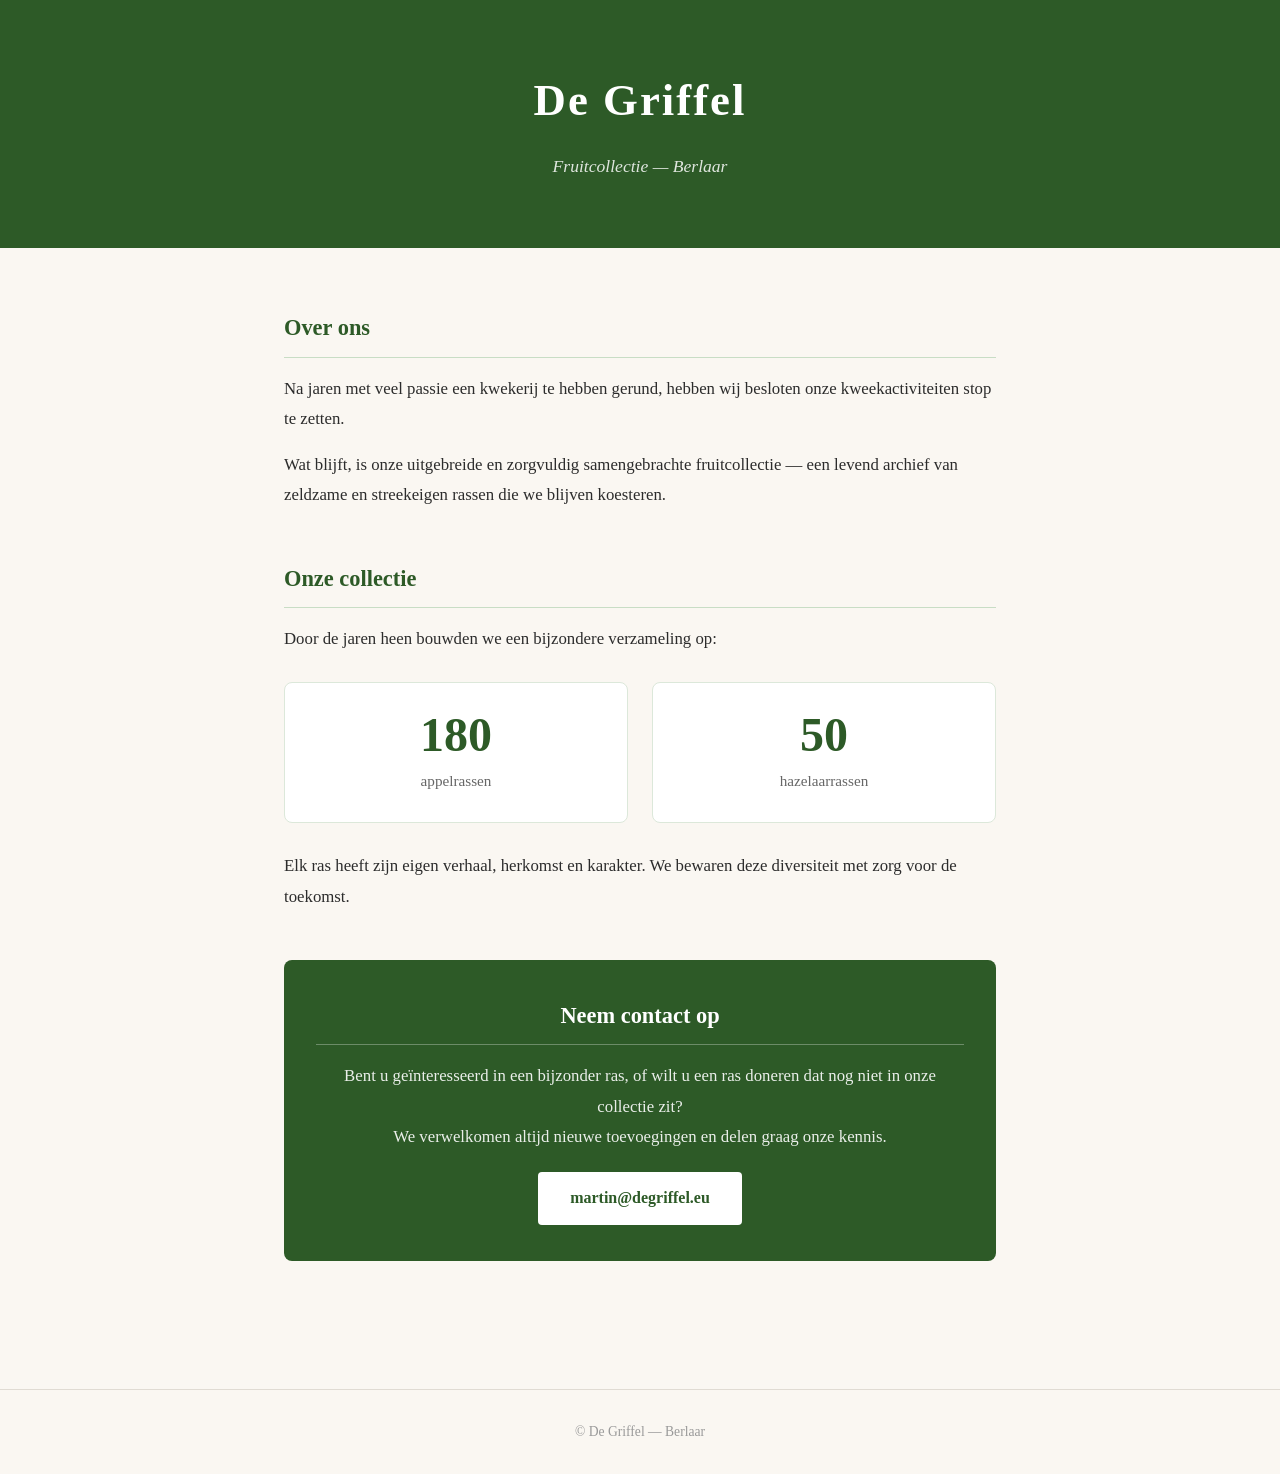
==== index.html @ ab61f8a5 "Initial De Griffel website — fruitcollectie" ====
<!DOCTYPE html>
<html lang="nl">
<head>
  <meta charset="UTF-8">
  <meta name="viewport" content="width=device-width, initial-scale=1.0">
  <title>De Griffel — Fruitcollectie</title>
  <style>
    * { box-sizing: border-box; margin: 0; padding: 0; }

    body {
      font-family: Georgia, 'Times New Roman', serif;
      background-color: #faf7f2;
      color: #2c2c2c;
      line-height: 1.8;
    }

    header {
      background-color: #2d5a27;
      color: #fff;
      padding: 60px 20px 50px;
      text-align: center;
    }

    header h1 {
      font-size: 2.8rem;
      letter-spacing: 2px;
      margin-bottom: 10px;
    }

    header p.tagline {
      font-size: 1.1rem;
      opacity: 0.85;
      font-style: italic;
    }

    main {
      max-width: 760px;
      margin: 0 auto;
      padding: 60px 24px 80px;
    }

    section {
      margin-bottom: 48px;
    }

    h2 {
      font-size: 1.4rem;
      color: #2d5a27;
      margin-bottom: 16px;
      border-bottom: 1px solid #c8ddc5;
      padding-bottom: 8px;
    }

    p {
      margin-bottom: 16px;
      font-size: 1.05rem;
    }

    .collection {
      display: flex;
      gap: 24px;
      margin: 28px 0;
      flex-wrap: wrap;
    }

    .collection-item {
      flex: 1;
      min-width: 200px;
      background: #fff;
      border: 1px solid #dce8da;
      border-radius: 8px;
      padding: 28px 24px;
      text-align: center;
    }

    .collection-item .number {
      font-size: 3rem;
      font-weight: bold;
      color: #2d5a27;
      line-height: 1;
    }

    .collection-item .label {
      font-size: 0.95rem;
      color: #666;
      margin-top: 8px;
    }

    .contact-box {
      background: #2d5a27;
      color: #fff;
      border-radius: 8px;
      padding: 36px 32px;
      text-align: center;
    }

    .contact-box h2 {
      color: #fff;
      border-bottom-color: rgba(255,255,255,0.3);
      margin-bottom: 16px;
    }

    .contact-box p {
      opacity: 0.9;
      margin-bottom: 20px;
    }

    .contact-box a {
      display: inline-block;
      background: #fff;
      color: #2d5a27;
      padding: 12px 32px;
      border-radius: 4px;
      text-decoration: none;
      font-weight: bold;
      font-size: 1rem;
    }

    .contact-box a:hover {
      background: #e8f4e6;
    }

    footer {
      text-align: center;
      padding: 30px;
      font-size: 0.85rem;
      color: #999;
      border-top: 1px solid #e0dbd3;
    }
  </style>
</head>
<body>

  <header>
    <h1>De Griffel</h1>
    <p class="tagline">Fruitcollectie — Berlaar</p>
  </header>

  <main>

    <section>
      <h2>Over ons</h2>
      <p>
        Na jaren met veel passie een kwekerij te hebben gerund, hebben wij besloten onze kweekactiviteiten stop te zetten.
      </p>
      <p>
        Wat blijft, is onze uitgebreide en zorgvuldig samengebrachte fruitcollectie — een levend archief van zeldzame en streekeigen rassen die we blijven koesteren.
      </p>
    </section>

    <section>
      <h2>Onze collectie</h2>
      <p>Door de jaren heen bouwden we een bijzondere verzameling op:</p>

      <div class="collection">
        <div class="collection-item">
          <div class="number">180</div>
          <div class="label">appelrassen</div>
        </div>
        <div class="collection-item">
          <div class="number">50</div>
          <div class="label">hazelaarrassen</div>
        </div>
      </div>

      <p>
        Elk ras heeft zijn eigen verhaal, herkomst en karakter. We bewaren deze diversiteit met zorg voor de toekomst.
      </p>
    </section>

    <section>
      <div class="contact-box">
        <h2>Neem contact op</h2>
        <p>
          Bent u geïnteresseerd in een bijzonder ras, of wilt u een ras doneren dat nog niet in onze collectie zit?<br>
          We verwelkomen altijd nieuwe toevoegingen en delen graag onze kennis.
        </p>
        <a href="mailto:martin@degriffel.eu">martin@degriffel.eu</a>
      </div>
    </section>

  </main>

  <footer>
    &copy; De Griffel — Berlaar
  </footer>

</body>
</html>
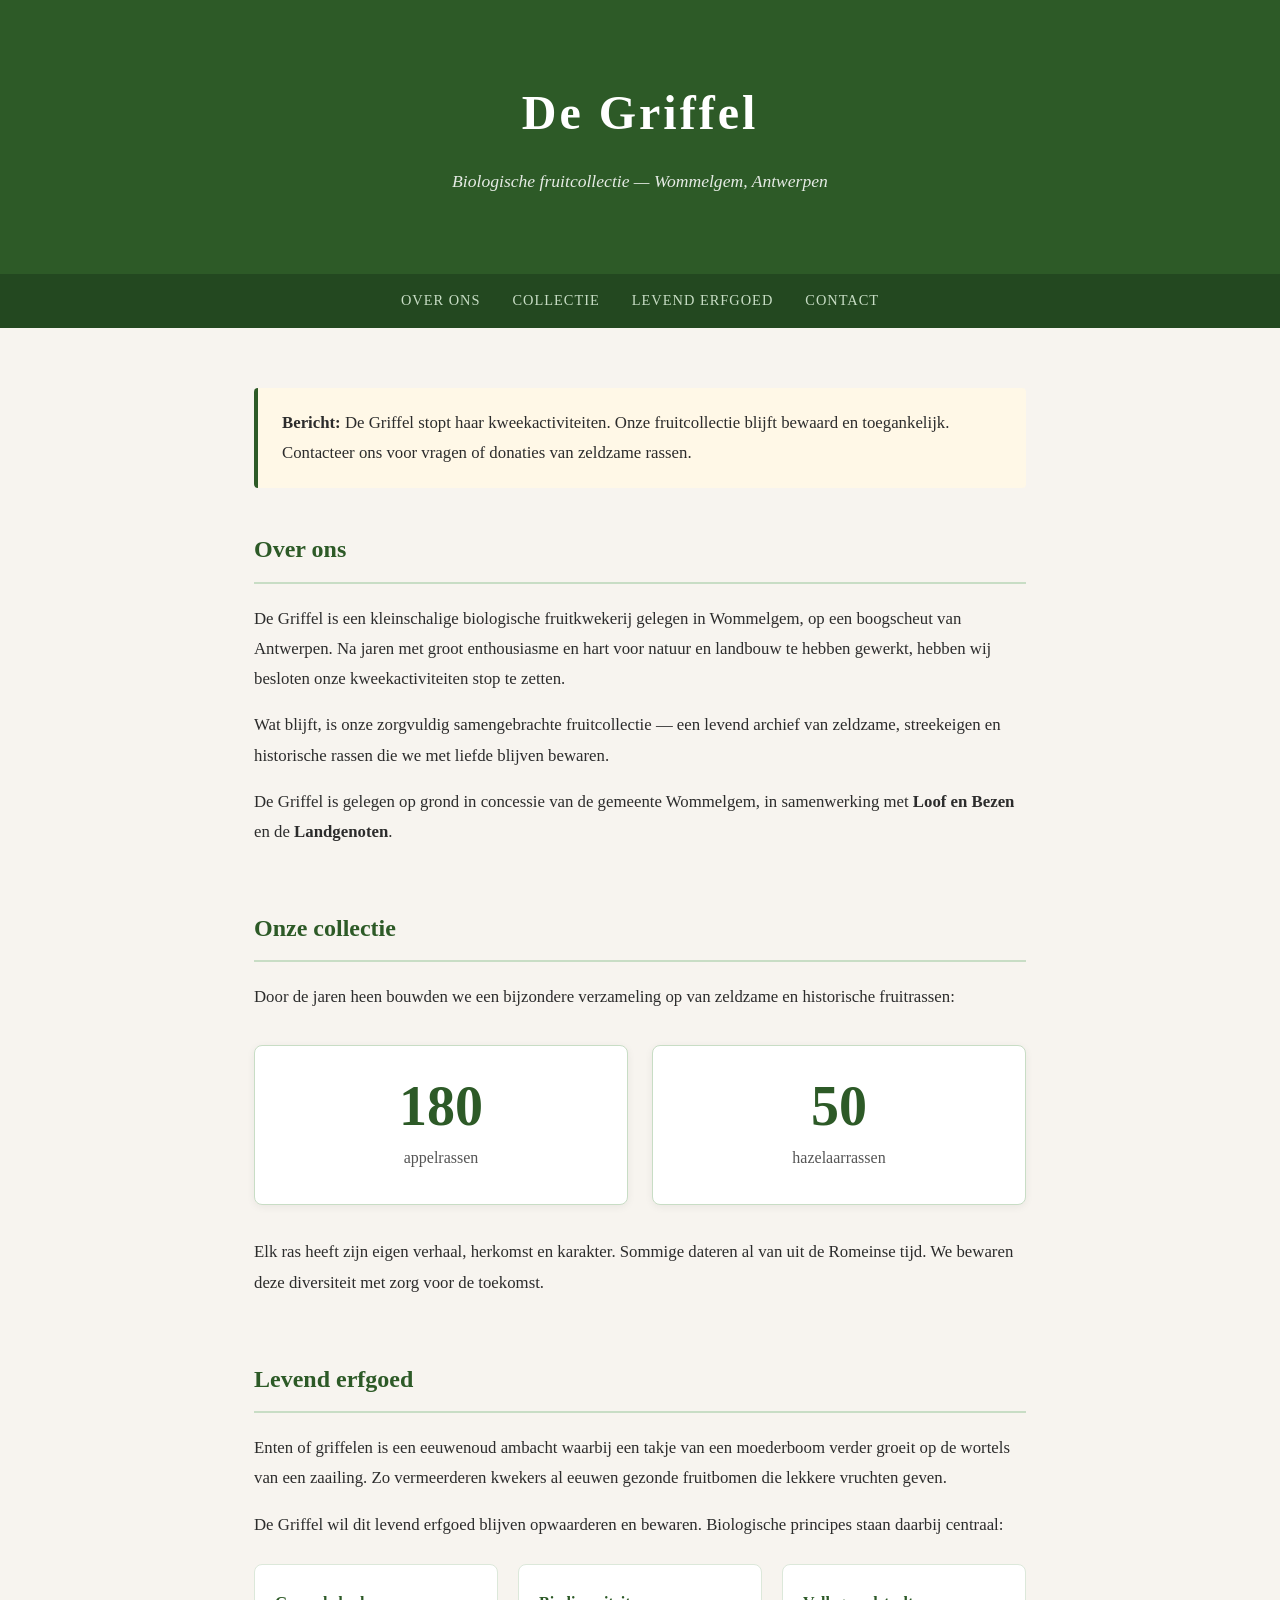
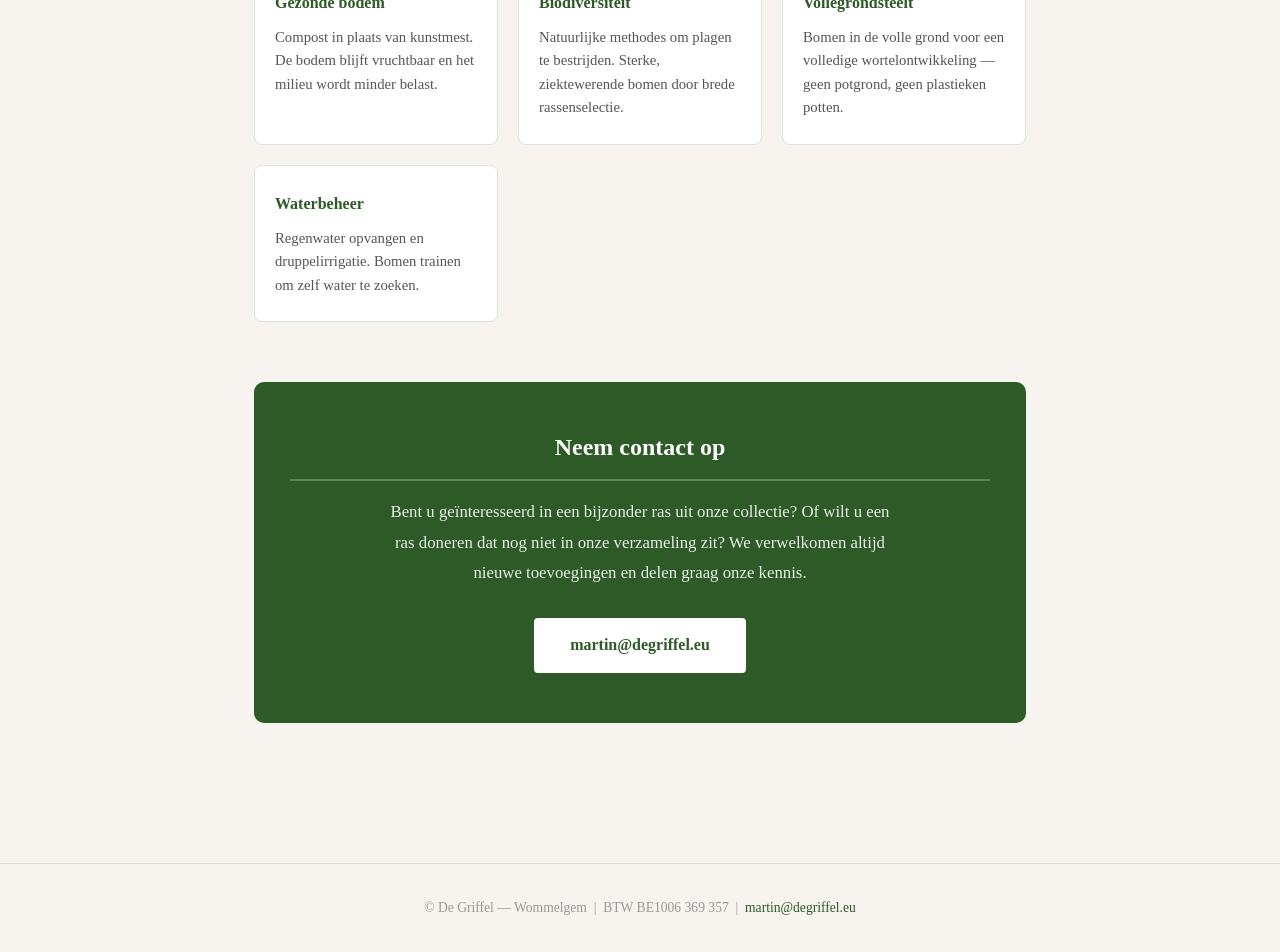
==== commit 254adaea: "Rebuild website: fruitcollectie, kwekerij gestopt, Dutch content" ====
--- a/index.html
+++ b/index.html
@@ -8,182 +8,309 @@
     * { box-sizing: border-box; margin: 0; padding: 0; }
 
     body {
-      font-family: Georgia, 'Times New Roman', serif;
-      background-color: #faf7f2;
+      font-family: 'Georgia', serif;
+      background: #f7f4ef;
       color: #2c2c2c;
       line-height: 1.8;
     }
 
+    /* HEADER */
     header {
-      background-color: #2d5a27;
+      background: #2d5a27;
       color: #fff;
-      padding: 60px 20px 50px;
+      padding: 70px 24px 60px;
       text-align: center;
+      position: relative;
+      overflow: hidden;
+    }
+
+    header::before {
+      content: '';
+      position: absolute;
+      inset: 0;
+      background: url('https://images.unsplash.com/photo-1567306226416-28f0efdc88ce?w=1400&q=60') center/cover no-repeat;
+      opacity: 0.18;
+    }
+
+    header .inner {
+      position: relative;
+      z-index: 1;
     }
 
     header h1 {
-      font-size: 2.8rem;
-      letter-spacing: 2px;
+      font-size: 3rem;
+      letter-spacing: 3px;
       margin-bottom: 10px;
     }
 
-    header p.tagline {
+    header p {
       font-size: 1.1rem;
-      opacity: 0.85;
+      opacity: 0.88;
       font-style: italic;
     }
 
+    /* NAV */
+    nav {
+      background: #234820;
+      display: flex;
+      justify-content: center;
+      gap: 32px;
+      padding: 14px 24px;
+      flex-wrap: wrap;
+    }
+
+    nav a {
+      color: #c8ddc5;
+      text-decoration: none;
+      font-size: 0.9rem;
+      letter-spacing: 1px;
+      text-transform: uppercase;
+    }
+
+    nav a:hover { color: #fff; }
+
+    /* MAIN */
     main {
-      max-width: 760px;
+      max-width: 820px;
       margin: 0 auto;
       padding: 60px 24px 80px;
     }
 
-    section {
-      margin-bottom: 48px;
-    }
+    section { margin-bottom: 60px; }
 
     h2 {
-      font-size: 1.4rem;
+      font-size: 1.5rem;
       color: #2d5a27;
-      margin-bottom: 16px;
-      border-bottom: 1px solid #c8ddc5;
-      padding-bottom: 8px;
-    }
-
-    p {
-      margin-bottom: 16px;
+      margin-bottom: 20px;
+      padding-bottom: 10px;
+      border-bottom: 2px solid #c8ddc5;
+    }
+
+    p { margin-bottom: 16px; font-size: 1.05rem; }
+
+    /* BANNER */
+    .banner {
+      background: #fff8e7;
+      border-left: 4px solid #2d5a27;
+      padding: 20px 24px;
+      border-radius: 4px;
+      margin-bottom: 40px;
       font-size: 1.05rem;
     }
 
+    /* COLLECTION NUMBERS */
     .collection {
       display: flex;
       gap: 24px;
-      margin: 28px 0;
+      margin: 32px 0;
       flex-wrap: wrap;
     }
 
     .collection-item {
       flex: 1;
-      min-width: 200px;
+      min-width: 180px;
+      background: #fff;
+      border: 1px solid #c8ddc5;
+      border-radius: 8px;
+      padding: 32px 24px;
+      text-align: center;
+      box-shadow: 0 2px 8px rgba(0,0,0,0.06);
+    }
+
+    .collection-item .number {
+      font-size: 3.5rem;
+      font-weight: bold;
+      color: #2d5a27;
+      line-height: 1;
+    }
+
+    .collection-item .label {
+      font-size: 1rem;
+      color: #555;
+      margin-top: 10px;
+    }
+
+    /* WHY SECTION */
+    .pillars {
+      display: grid;
+      grid-template-columns: repeat(auto-fit, minmax(220px, 1fr));
+      gap: 20px;
+      margin-top: 24px;
+    }
+
+    .pillar {
       background: #fff;
       border: 1px solid #dce8da;
       border-radius: 8px;
-      padding: 28px 24px;
-      text-align: center;
-    }
-
-    .collection-item .number {
-      font-size: 3rem;
-      font-weight: bold;
+      padding: 24px 20px;
+    }
+
+    .pillar h3 {
+      font-size: 1rem;
       color: #2d5a27;
-      line-height: 1;
-    }
-
-    .collection-item .label {
-      font-size: 0.95rem;
-      color: #666;
-      margin-top: 8px;
-    }
-
+      margin-bottom: 8px;
+    }
+
+    .pillar p {
+      font-size: 0.92rem;
+      color: #555;
+      margin: 0;
+      line-height: 1.6;
+    }
+
+    /* CONTACT */
     .contact-box {
       background: #2d5a27;
       color: #fff;
-      border-radius: 8px;
-      padding: 36px 32px;
+      border-radius: 10px;
+      padding: 44px 36px;
       text-align: center;
     }
 
     .contact-box h2 {
       color: #fff;
-      border-bottom-color: rgba(255,255,255,0.3);
+      border-bottom-color: rgba(255,255,255,0.25);
       margin-bottom: 16px;
     }
 
     .contact-box p {
       opacity: 0.9;
-      margin-bottom: 20px;
-    }
-
-    .contact-box a {
+      max-width: 520px;
+      margin: 0 auto 24px;
+    }
+
+    .contact-box a.btn {
       display: inline-block;
       background: #fff;
       color: #2d5a27;
-      padding: 12px 32px;
+      padding: 13px 36px;
       border-radius: 4px;
       text-decoration: none;
       font-weight: bold;
       font-size: 1rem;
-    }
-
-    .contact-box a:hover {
-      background: #e8f4e6;
-    }
-
+      margin: 6px;
+    }
+
+    .contact-box a.btn:hover { background: #e8f4e6; }
+
+    .contact-box a.btn.secondary {
+      background: transparent;
+      color: #fff;
+      border: 2px solid rgba(255,255,255,0.5);
+    }
+
+    .contact-box a.btn.secondary:hover { border-color: #fff; }
+
+    /* FOOTER */
     footer {
       text-align: center;
-      padding: 30px;
+      padding: 32px;
       font-size: 0.85rem;
       color: #999;
       border-top: 1px solid #e0dbd3;
     }
+
+    footer a { color: #2d5a27; text-decoration: none; }
   </style>
 </head>
 <body>
 
-  <header>
+<header>
+  <div class="inner">
     <h1>De Griffel</h1>
-    <p class="tagline">Fruitcollectie — Berlaar</p>
-  </header>
-
-  <main>
-
-    <section>
-      <h2>Over ons</h2>
+    <p>Biologische fruitcollectie — Wommelgem, Antwerpen</p>
+  </div>
+</header>
+
+<nav>
+  <a href="#over-ons">Over ons</a>
+  <a href="#collectie">Collectie</a>
+  <a href="#erfgoed">Levend erfgoed</a>
+  <a href="#contact">Contact</a>
+</nav>
+
+<main>
+
+  <div class="banner">
+    <strong>Bericht:</strong> De Griffel stopt haar kweekactiviteiten. Onze fruitcollectie blijft bewaard en toegankelijk. Contacteer ons voor vragen of donaties van zeldzame rassen.
+  </div>
+
+  <section id="over-ons">
+    <h2>Over ons</h2>
+    <p>
+      De Griffel is een kleinschalige biologische fruitkwekerij gelegen in Wommelgem, op een boogscheut van Antwerpen. Na jaren met groot enthousiasme en hart voor natuur en landbouw te hebben gewerkt, hebben wij besloten onze kweekactiviteiten stop te zetten.
+    </p>
+    <p>
+      Wat blijft, is onze zorgvuldig samengebrachte fruitcollectie — een levend archief van zeldzame, streekeigen en historische rassen die we met liefde blijven bewaren.
+    </p>
+    <p>
+      De Griffel is gelegen op grond in concessie van de gemeente Wommelgem, in samenwerking met <strong>Loof en Bezen</strong> en de <strong>Landgenoten</strong>.
+    </p>
+  </section>
+
+  <section id="collectie">
+    <h2>Onze collectie</h2>
+    <p>Door de jaren heen bouwden we een bijzondere verzameling op van zeldzame en historische fruitrassen:</p>
+
+    <div class="collection">
+      <div class="collection-item">
+        <div class="number">180</div>
+        <div class="label">appelrassen</div>
+      </div>
+      <div class="collection-item">
+        <div class="number">50</div>
+        <div class="label">hazelaarrassen</div>
+      </div>
+    </div>
+
+    <p>
+      Elk ras heeft zijn eigen verhaal, herkomst en karakter. Sommige dateren al van uit de Romeinse tijd. We bewaren deze diversiteit met zorg voor de toekomst.
+    </p>
+  </section>
+
+  <section id="erfgoed">
+    <h2>Levend erfgoed</h2>
+    <p>
+      Enten of griffelen is een eeuwenoud ambacht waarbij een takje van een moederboom verder groeit op de wortels van een zaailing. Zo vermeerderen kwekers al eeuwen gezonde fruitbomen die lekkere vruchten geven.
+    </p>
+    <p>De Griffel wil dit levend erfgoed blijven opwaarderen en bewaren. Biologische principes staan daarbij centraal:</p>
+
+    <div class="pillars">
+      <div class="pillar">
+        <h3>Gezonde bodem</h3>
+        <p>Compost in plaats van kunstmest. De bodem blijft vruchtbaar en het milieu wordt minder belast.</p>
+      </div>
+      <div class="pillar">
+        <h3>Biodiversiteit</h3>
+        <p>Natuurlijke methodes om plagen te bestrijden. Sterke, ziektewerende bomen door brede rassenselectie.</p>
+      </div>
+      <div class="pillar">
+        <h3>Vollegrondsteelt</h3>
+        <p>Bomen in de volle grond voor een volledige wortelontwikkeling — geen potgrond, geen plastieken potten.</p>
+      </div>
+      <div class="pillar">
+        <h3>Waterbeheer</h3>
+        <p>Regenwater opvangen en druppelirrigatie. Bomen trainen om zelf water te zoeken.</p>
+      </div>
+    </div>
+  </section>
+
+  <section id="contact">
+    <div class="contact-box">
+      <h2>Neem contact op</h2>
       <p>
-        Na jaren met veel passie een kwekerij te hebben gerund, hebben wij besloten onze kweekactiviteiten stop te zetten.
+        Bent u geïnteresseerd in een bijzonder ras uit onze collectie? Of wilt u een ras doneren dat nog niet in onze verzameling zit? We verwelkomen altijd nieuwe toevoegingen en delen graag onze kennis.
       </p>
-      <p>
-        Wat blijft, is onze uitgebreide en zorgvuldig samengebrachte fruitcollectie — een levend archief van zeldzame en streekeigen rassen die we blijven koesteren.
-      </p>
-    </section>
-
-    <section>
-      <h2>Onze collectie</h2>
-      <p>Door de jaren heen bouwden we een bijzondere verzameling op:</p>
-
-      <div class="collection">
-        <div class="collection-item">
-          <div class="number">180</div>
-          <div class="label">appelrassen</div>
-        </div>
-        <div class="collection-item">
-          <div class="number">50</div>
-          <div class="label">hazelaarrassen</div>
-        </div>
-      </div>
-
-      <p>
-        Elk ras heeft zijn eigen verhaal, herkomst en karakter. We bewaren deze diversiteit met zorg voor de toekomst.
-      </p>
-    </section>
-
-    <section>
-      <div class="contact-box">
-        <h2>Neem contact op</h2>
-        <p>
-          Bent u geïnteresseerd in een bijzonder ras, of wilt u een ras doneren dat nog niet in onze collectie zit?<br>
-          We verwelkomen altijd nieuwe toevoegingen en delen graag onze kennis.
-        </p>
-        <a href="mailto:martin@degriffel.eu">martin@degriffel.eu</a>
-      </div>
-    </section>
-
-  </main>
-
-  <footer>
-    &copy; De Griffel — Berlaar
-  </footer>
+      <a class="btn" href="mailto:martin@degriffel.eu">martin@degriffel.eu</a>
+    </div>
+  </section>
+
+</main>
+
+<footer>
+  &copy; De Griffel — Wommelgem &nbsp;|&nbsp; BTW BE1006 369 357 &nbsp;|&nbsp;
+  <a href="mailto:martin@degriffel.eu">martin@degriffel.eu</a>
+</footer>
 
 </body>
 </html>
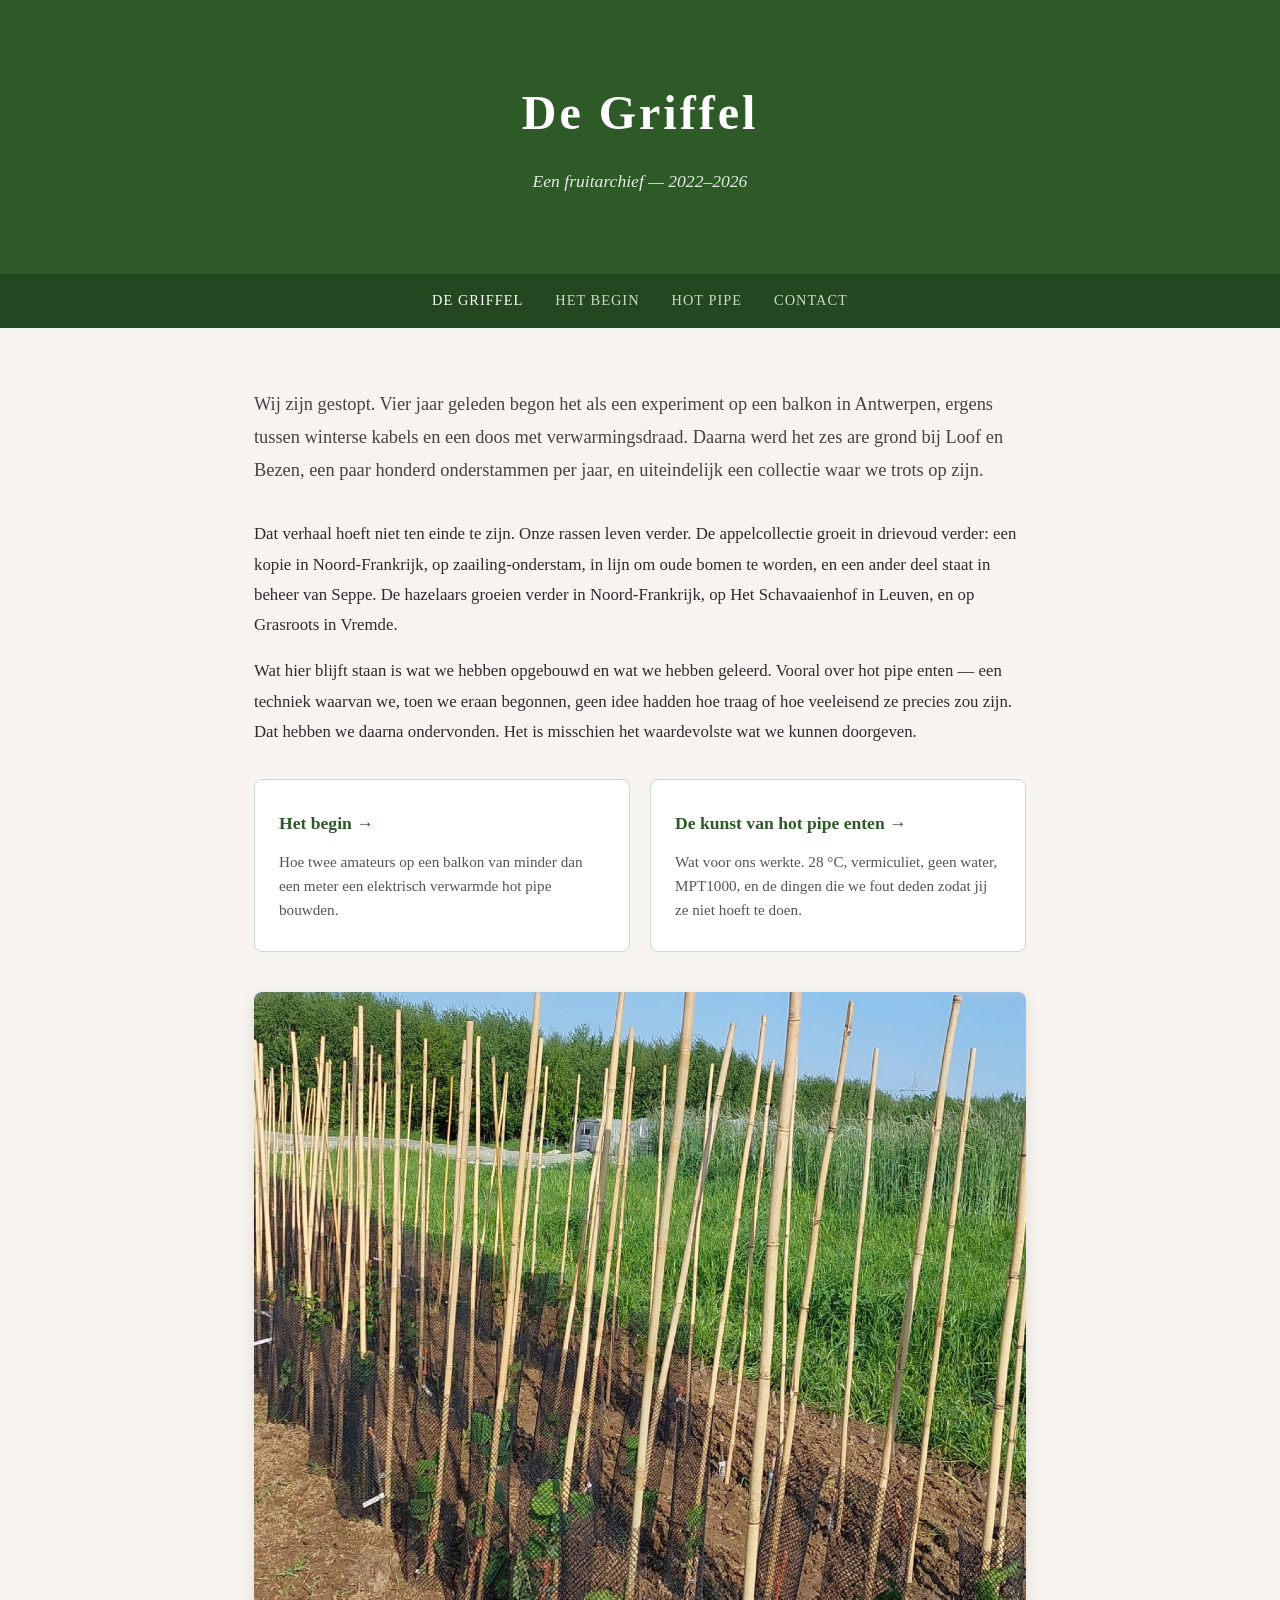
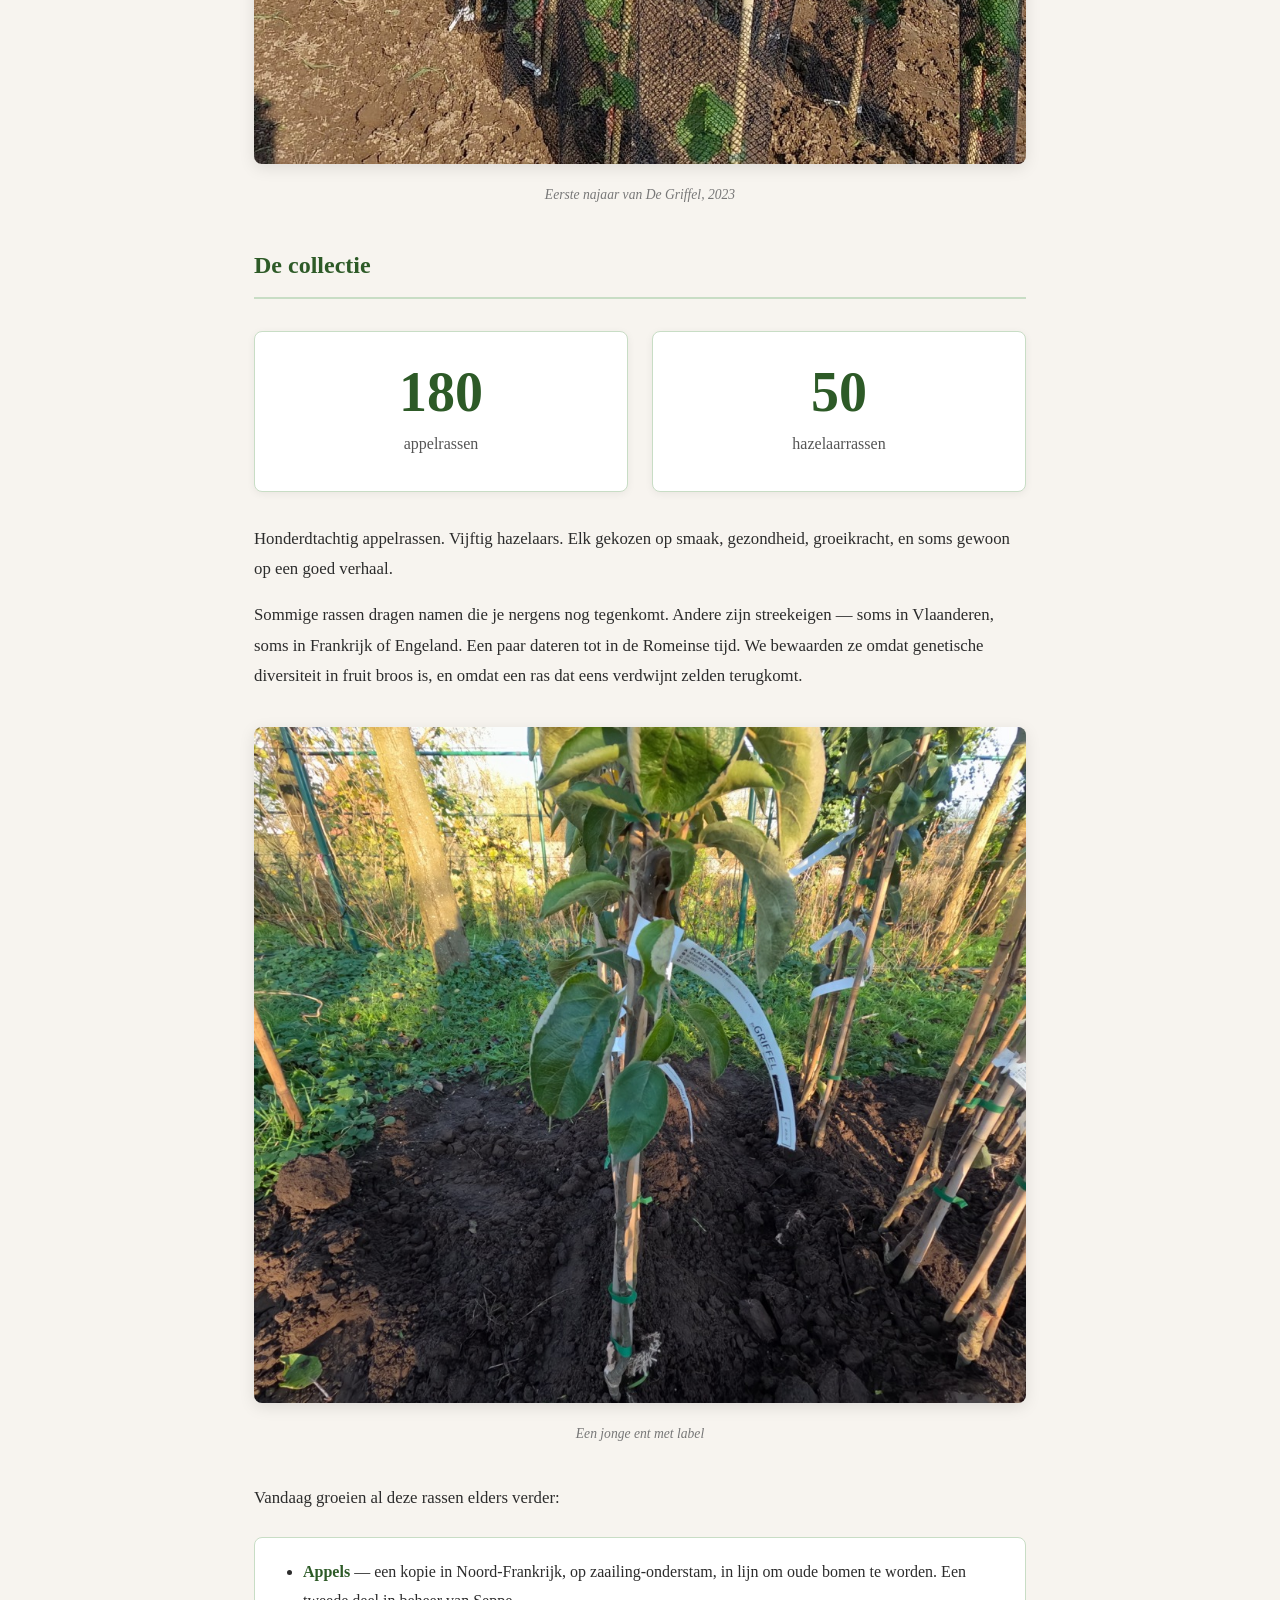
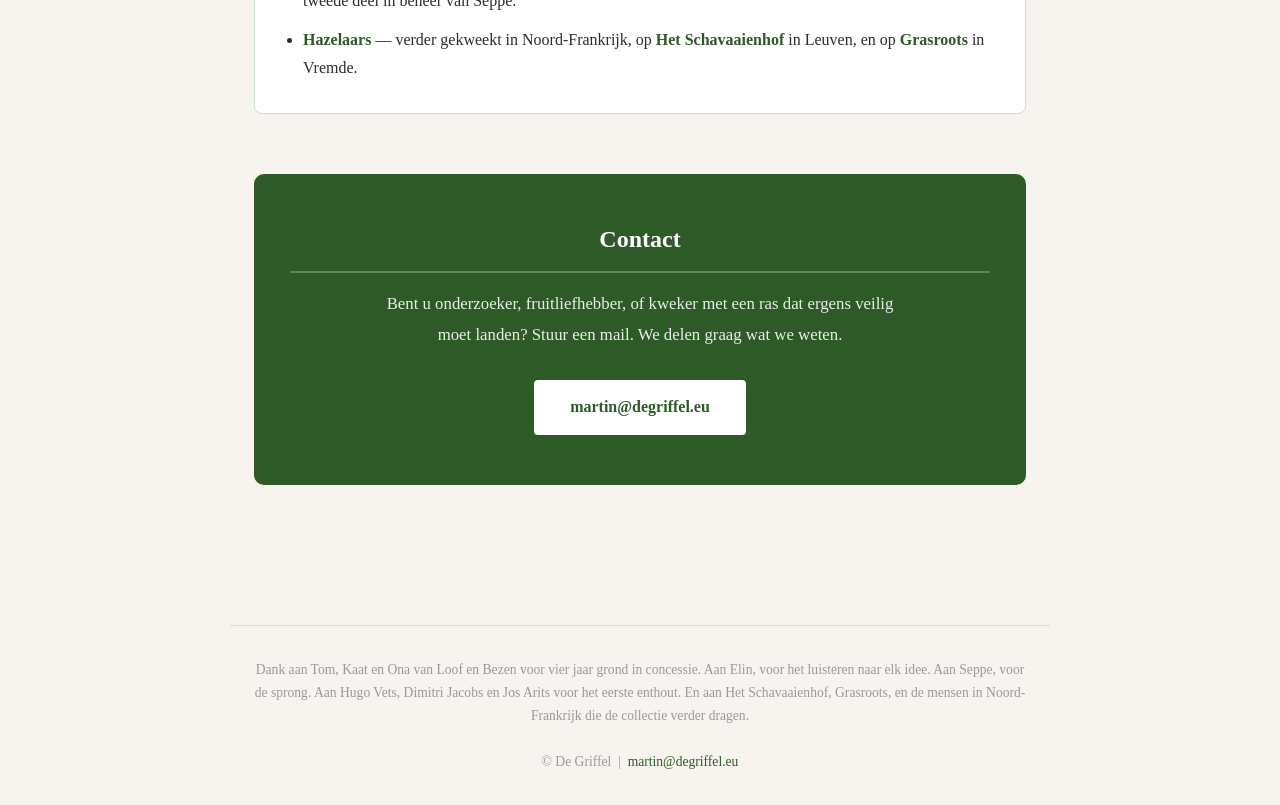
==== commit ffe18427: "Rewrite as fruitarchief 2022–2026 — 3 pages, hot pipe focus - Drop Wommelgem + "biologisch" (protect" ====
--- a/index.html
+++ b/index.html
@@ -3,254 +3,57 @@
 <head>
   <meta charset="UTF-8">
   <meta name="viewport" content="width=device-width, initial-scale=1.0">
-  <title>De Griffel — Fruitcollectie</title>
-  <style>
-    * { box-sizing: border-box; margin: 0; padding: 0; }
-
-    body {
-      font-family: 'Georgia', serif;
-      background: #f7f4ef;
-      color: #2c2c2c;
-      line-height: 1.8;
-    }
-
-    /* HEADER */
-    header {
-      background: #2d5a27;
-      color: #fff;
-      padding: 70px 24px 60px;
-      text-align: center;
-      position: relative;
-      overflow: hidden;
-    }
-
-    header::before {
-      content: '';
-      position: absolute;
-      inset: 0;
-      background: url('https://images.unsplash.com/photo-1567306226416-28f0efdc88ce?w=1400&q=60') center/cover no-repeat;
-      opacity: 0.18;
-    }
-
-    header .inner {
-      position: relative;
-      z-index: 1;
-    }
-
-    header h1 {
-      font-size: 3rem;
-      letter-spacing: 3px;
-      margin-bottom: 10px;
-    }
-
-    header p {
-      font-size: 1.1rem;
-      opacity: 0.88;
-      font-style: italic;
-    }
-
-    /* NAV */
-    nav {
-      background: #234820;
-      display: flex;
-      justify-content: center;
-      gap: 32px;
-      padding: 14px 24px;
-      flex-wrap: wrap;
-    }
-
-    nav a {
-      color: #c8ddc5;
-      text-decoration: none;
-      font-size: 0.9rem;
-      letter-spacing: 1px;
-      text-transform: uppercase;
-    }
-
-    nav a:hover { color: #fff; }
-
-    /* MAIN */
-    main {
-      max-width: 820px;
-      margin: 0 auto;
-      padding: 60px 24px 80px;
-    }
-
-    section { margin-bottom: 60px; }
-
-    h2 {
-      font-size: 1.5rem;
-      color: #2d5a27;
-      margin-bottom: 20px;
-      padding-bottom: 10px;
-      border-bottom: 2px solid #c8ddc5;
-    }
-
-    p { margin-bottom: 16px; font-size: 1.05rem; }
-
-    /* BANNER */
-    .banner {
-      background: #fff8e7;
-      border-left: 4px solid #2d5a27;
-      padding: 20px 24px;
-      border-radius: 4px;
-      margin-bottom: 40px;
-      font-size: 1.05rem;
-    }
-
-    /* COLLECTION NUMBERS */
-    .collection {
-      display: flex;
-      gap: 24px;
-      margin: 32px 0;
-      flex-wrap: wrap;
-    }
-
-    .collection-item {
-      flex: 1;
-      min-width: 180px;
-      background: #fff;
-      border: 1px solid #c8ddc5;
-      border-radius: 8px;
-      padding: 32px 24px;
-      text-align: center;
-      box-shadow: 0 2px 8px rgba(0,0,0,0.06);
-    }
-
-    .collection-item .number {
-      font-size: 3.5rem;
-      font-weight: bold;
-      color: #2d5a27;
-      line-height: 1;
-    }
-
-    .collection-item .label {
-      font-size: 1rem;
-      color: #555;
-      margin-top: 10px;
-    }
-
-    /* WHY SECTION */
-    .pillars {
-      display: grid;
-      grid-template-columns: repeat(auto-fit, minmax(220px, 1fr));
-      gap: 20px;
-      margin-top: 24px;
-    }
-
-    .pillar {
-      background: #fff;
-      border: 1px solid #dce8da;
-      border-radius: 8px;
-      padding: 24px 20px;
-    }
-
-    .pillar h3 {
-      font-size: 1rem;
-      color: #2d5a27;
-      margin-bottom: 8px;
-    }
-
-    .pillar p {
-      font-size: 0.92rem;
-      color: #555;
-      margin: 0;
-      line-height: 1.6;
-    }
-
-    /* CONTACT */
-    .contact-box {
-      background: #2d5a27;
-      color: #fff;
-      border-radius: 10px;
-      padding: 44px 36px;
-      text-align: center;
-    }
-
-    .contact-box h2 {
-      color: #fff;
-      border-bottom-color: rgba(255,255,255,0.25);
-      margin-bottom: 16px;
-    }
-
-    .contact-box p {
-      opacity: 0.9;
-      max-width: 520px;
-      margin: 0 auto 24px;
-    }
-
-    .contact-box a.btn {
-      display: inline-block;
-      background: #fff;
-      color: #2d5a27;
-      padding: 13px 36px;
-      border-radius: 4px;
-      text-decoration: none;
-      font-weight: bold;
-      font-size: 1rem;
-      margin: 6px;
-    }
-
-    .contact-box a.btn:hover { background: #e8f4e6; }
-
-    .contact-box a.btn.secondary {
-      background: transparent;
-      color: #fff;
-      border: 2px solid rgba(255,255,255,0.5);
-    }
-
-    .contact-box a.btn.secondary:hover { border-color: #fff; }
-
-    /* FOOTER */
-    footer {
-      text-align: center;
-      padding: 32px;
-      font-size: 0.85rem;
-      color: #999;
-      border-top: 1px solid #e0dbd3;
-    }
-
-    footer a { color: #2d5a27; text-decoration: none; }
-  </style>
+  <title>De Griffel — Een fruitarchief 2022–2026</title>
+  <link rel="stylesheet" href="style.css">
 </head>
 <body>
 
 <header>
   <div class="inner">
     <h1>De Griffel</h1>
-    <p>Biologische fruitcollectie — Wommelgem, Antwerpen</p>
+    <p>Een fruitarchief — 2022–2026</p>
   </div>
 </header>
 
 <nav>
-  <a href="#over-ons">Over ons</a>
-  <a href="#collectie">Collectie</a>
-  <a href="#erfgoed">Levend erfgoed</a>
+  <a href="/" class="active">De Griffel</a>
+  <a href="het-begin.html">Het begin</a>
+  <a href="hot-pipe.html">Hot pipe</a>
   <a href="#contact">Contact</a>
 </nav>
 
 <main>
 
-  <div class="banner">
-    <strong>Bericht:</strong> De Griffel stopt haar kweekactiviteiten. Onze fruitcollectie blijft bewaard en toegankelijk. Contacteer ons voor vragen of donaties van zeldzame rassen.
+  <p class="lead">
+    Wij zijn gestopt. Vier jaar geleden begon het als een experiment op een balkon in Antwerpen, ergens tussen winterse kabels en een doos met verwarmingsdraad. Daarna werd het zes are grond bij Loof en Bezen, een paar honderd onderstammen per jaar, en uiteindelijk een collectie waar we trots op zijn.
+  </p>
+
+  <p>
+    Dat verhaal hoeft niet ten einde te zijn. Onze rassen leven verder. De appelcollectie groeit in drievoud verder: een kopie in Noord-Frankrijk, op zaailing-onderstam, in lijn om oude bomen te worden, en een ander deel staat in beheer van Seppe. De hazelaars groeien verder in Noord-Frankrijk, op Het Schavaaienhof in Leuven, en op Grasroots in Vremde.
+  </p>
+
+  <p>
+    Wat hier blijft staan is wat we hebben opgebouwd en wat we hebben geleerd. Vooral over hot pipe enten — een techniek waarvan we, toen we eraan begonnen, geen idee hadden hoe traag of hoe veeleisend ze precies zou zijn. Dat hebben we daarna ondervonden. Het is misschien het waardevolste wat we kunnen doorgeven.
+  </p>
+
+  <div class="cards">
+    <a href="het-begin.html" class="card">
+      <h3>Het begin →</h3>
+      <p>Hoe twee amateurs op een balkon van minder dan een meter een elektrisch verwarmde hot pipe bouwden.</p>
+    </a>
+    <a href="hot-pipe.html" class="card">
+      <h3>De kunst van hot pipe enten →</h3>
+      <p>Wat voor ons werkte. 28 °C, vermiculiet, geen water, MPT1000, en de dingen die we fout deden zodat jij ze niet hoeft te doen.</p>
+    </a>
   </div>
 
-  <section id="over-ons">
-    <h2>Over ons</h2>
-    <p>
-      De Griffel is een kleinschalige biologische fruitkwekerij gelegen in Wommelgem, op een boogscheut van Antwerpen. Na jaren met groot enthousiasme en hart voor natuur en landbouw te hebben gewerkt, hebben wij besloten onze kweekactiviteiten stop te zetten.
-    </p>
-    <p>
-      Wat blijft, is onze zorgvuldig samengebrachte fruitcollectie — een levend archief van zeldzame, streekeigen en historische rassen die we met liefde blijven bewaren.
-    </p>
-    <p>
-      De Griffel is gelegen op grond in concessie van de gemeente Wommelgem, in samenwerking met <strong>Loof en Bezen</strong> en de <strong>Landgenoten</strong>.
-    </p>
-  </section>
+  <figure>
+    <img src="images/aanplant-najaar-2023.jpg" alt="Rijen jonge geënte fruitbomen bij Loof en Bezen, najaar 2023">
+    <figcaption>Eerste najaar van De Griffel, 2023</figcaption>
+  </figure>
 
   <section id="collectie">
-    <h2>Onze collectie</h2>
-    <p>Door de jaren heen bouwden we een bijzondere verzameling op van zeldzame en historische fruitrassen:</p>
+    <h2>De collectie</h2>
 
     <div class="collection">
       <div class="collection-item">
@@ -264,42 +67,33 @@
     </div>
 
     <p>
-      Elk ras heeft zijn eigen verhaal, herkomst en karakter. Sommige dateren al van uit de Romeinse tijd. We bewaren deze diversiteit met zorg voor de toekomst.
+      Honderdtachtig appelrassen. Vijftig hazelaars. Elk gekozen op smaak, gezondheid, groeikracht, en soms gewoon op een goed verhaal.
     </p>
-  </section>
 
-  <section id="erfgoed">
-    <h2>Levend erfgoed</h2>
     <p>
-      Enten of griffelen is een eeuwenoud ambacht waarbij een takje van een moederboom verder groeit op de wortels van een zaailing. Zo vermeerderen kwekers al eeuwen gezonde fruitbomen die lekkere vruchten geven.
+      Sommige rassen dragen namen die je nergens nog tegenkomt. Andere zijn streekeigen — soms in Vlaanderen, soms in Frankrijk of Engeland. Een paar dateren tot in de Romeinse tijd. We bewaarden ze omdat genetische diversiteit in fruit broos is, en omdat een ras dat eens verdwijnt zelden terugkomt.
     </p>
-    <p>De Griffel wil dit levend erfgoed blijven opwaarderen en bewaren. Biologische principes staan daarbij centraal:</p>
 
-    <div class="pillars">
-      <div class="pillar">
-        <h3>Gezonde bodem</h3>
-        <p>Compost in plaats van kunstmest. De bodem blijft vruchtbaar en het milieu wordt minder belast.</p>
-      </div>
-      <div class="pillar">
-        <h3>Biodiversiteit</h3>
-        <p>Natuurlijke methodes om plagen te bestrijden. Sterke, ziektewerende bomen door brede rassenselectie.</p>
-      </div>
-      <div class="pillar">
-        <h3>Vollegrondsteelt</h3>
-        <p>Bomen in de volle grond voor een volledige wortelontwikkeling — geen potgrond, geen plastieken potten.</p>
-      </div>
-      <div class="pillar">
-        <h3>Waterbeheer</h3>
-        <p>Regenwater opvangen en druppelirrigatie. Bomen trainen om zelf water te zoeken.</p>
-      </div>
+    <figure>
+      <img src="images/jonge-ent.jpg" alt="Close-up van een jonge geënte appelboom met label">
+      <figcaption>Een jonge ent met label</figcaption>
+    </figure>
+
+    <p>Vandaag groeien al deze rassen elders verder:</p>
+
+    <div class="destinations">
+      <ul>
+        <li><strong>Appels</strong> — een kopie in Noord-Frankrijk, op zaailing-onderstam, in lijn om oude bomen te worden. Een tweede deel in beheer van Seppe.</li>
+        <li><strong>Hazelaars</strong> — verder gekweekt in Noord-Frankrijk, op <strong>Het Schavaaienhof</strong> in Leuven, en op <strong>Grasroots</strong> in Vremde.</li>
+      </ul>
     </div>
   </section>
 
   <section id="contact">
     <div class="contact-box">
-      <h2>Neem contact op</h2>
+      <h2>Contact</h2>
       <p>
-        Bent u geïnteresseerd in een bijzonder ras uit onze collectie? Of wilt u een ras doneren dat nog niet in onze verzameling zit? We verwelkomen altijd nieuwe toevoegingen en delen graag onze kennis.
+        Bent u onderzoeker, fruitliefhebber, of kweker met een ras dat ergens veilig moet landen? Stuur een mail. We delen graag wat we weten.
       </p>
       <a class="btn" href="mailto:martin@degriffel.eu">martin@degriffel.eu</a>
     </div>
@@ -308,8 +102,9 @@
 </main>
 
 <footer>
-  &copy; De Griffel — Wommelgem &nbsp;|&nbsp; BTW BE1006 369 357 &nbsp;|&nbsp;
-  <a href="mailto:martin@degriffel.eu">martin@degriffel.eu</a>
+  Dank aan Tom, Kaat en Ona van Loof en Bezen voor vier jaar grond in concessie. Aan Elin, voor het luisteren naar elk idee. Aan Seppe, voor de sprong. Aan Hugo Vets, Dimitri Jacobs en Jos Arits voor het eerste enthout. En aan Het Schavaaienhof, Grasroots, en de mensen in Noord-Frankrijk die de collectie verder dragen.
+  <br><br>
+  &copy; De Griffel &nbsp;|&nbsp; <a href="mailto:martin@degriffel.eu">martin@degriffel.eu</a>
 </footer>
 
 </body>
--- a/style.css
+++ b/style.css
@@ -0,0 +1,275 @@
+* { box-sizing: border-box; margin: 0; padding: 0; }
+
+body {
+  font-family: 'Georgia', serif;
+  background: #f7f4ef;
+  color: #2c2c2c;
+  line-height: 1.8;
+}
+
+/* HEADER */
+header {
+  background: #2d5a27;
+  color: #fff;
+  padding: 70px 24px 60px;
+  text-align: center;
+  position: relative;
+  overflow: hidden;
+}
+
+header::before {
+  content: '';
+  position: absolute;
+  inset: 0;
+  background: url('https://images.unsplash.com/photo-1567306226416-28f0efdc88ce?w=1400&q=60') center/cover no-repeat;
+  opacity: 0.18;
+}
+
+header .inner {
+  position: relative;
+  z-index: 1;
+}
+
+header h1 {
+  font-size: 3rem;
+  letter-spacing: 3px;
+  margin-bottom: 10px;
+}
+
+header p {
+  font-size: 1.1rem;
+  opacity: 0.88;
+  font-style: italic;
+}
+
+/* NAV */
+nav {
+  background: #234820;
+  display: flex;
+  justify-content: center;
+  gap: 32px;
+  padding: 14px 24px;
+  flex-wrap: wrap;
+}
+
+nav a {
+  color: #c8ddc5;
+  text-decoration: none;
+  font-size: 0.9rem;
+  letter-spacing: 1px;
+  text-transform: uppercase;
+}
+
+nav a:hover, nav a.active { color: #fff; }
+
+/* MAIN */
+main {
+  max-width: 820px;
+  margin: 0 auto;
+  padding: 60px 24px 80px;
+}
+
+section { margin-bottom: 60px; }
+
+h2 {
+  font-size: 1.5rem;
+  color: #2d5a27;
+  margin-bottom: 20px;
+  padding-bottom: 10px;
+  border-bottom: 2px solid #c8ddc5;
+}
+
+h2.plain {
+  border-bottom: none;
+  padding-bottom: 0;
+  font-size: 2rem;
+  margin-bottom: 8px;
+}
+
+h3 {
+  font-size: 1.2rem;
+  color: #2d5a27;
+  margin-top: 36px;
+  margin-bottom: 12px;
+}
+
+p { margin-bottom: 16px; font-size: 1.05rem; }
+
+p.lead {
+  font-size: 1.15rem;
+  color: #444;
+  margin-bottom: 32px;
+}
+
+p.subtitle {
+  font-style: italic;
+  color: #666;
+  margin-bottom: 32px;
+  font-size: 1.05rem;
+}
+
+ul.flow { padding-left: 24px; margin-bottom: 20px; }
+ul.flow li { margin-bottom: 10px; }
+
+em { font-style: italic; }
+strong { font-weight: bold; }
+
+/* CARDS */
+.cards {
+  display: grid;
+  grid-template-columns: repeat(auto-fit, minmax(260px, 1fr));
+  gap: 20px;
+  margin: 32px 0 40px;
+}
+
+.card {
+  background: #fff;
+  border: 1px solid #c8ddc5;
+  border-radius: 8px;
+  padding: 28px 24px;
+  text-decoration: none;
+  color: inherit;
+  transition: transform 0.2s, box-shadow 0.2s;
+  display: block;
+}
+
+.card:hover {
+  transform: translateY(-3px);
+  box-shadow: 0 4px 12px rgba(0,0,0,0.08);
+}
+
+.card h3 {
+  font-size: 1.1rem;
+  color: #2d5a27;
+  margin-top: 0;
+  margin-bottom: 10px;
+}
+
+.card p { font-size: 0.95rem; color: #555; margin: 0; line-height: 1.6; }
+
+/* COLLECTION NUMBERS */
+.collection {
+  display: flex;
+  gap: 24px;
+  margin: 32px 0;
+  flex-wrap: wrap;
+}
+
+.collection-item {
+  flex: 1;
+  min-width: 180px;
+  background: #fff;
+  border: 1px solid #c8ddc5;
+  border-radius: 8px;
+  padding: 32px 24px;
+  text-align: center;
+  box-shadow: 0 2px 8px rgba(0,0,0,0.06);
+}
+
+.collection-item .number {
+  font-size: 3.5rem;
+  font-weight: bold;
+  color: #2d5a27;
+  line-height: 1;
+}
+
+.collection-item .label {
+  font-size: 1rem;
+  color: #555;
+  margin-top: 10px;
+}
+
+/* DESTINATIONS BLOCK */
+.destinations {
+  background: #fff;
+  border: 1px solid #c8ddc5;
+  border-radius: 8px;
+  padding: 20px 28px;
+  margin: 24px 0;
+}
+
+.destinations ul { padding-left: 20px; }
+.destinations li { margin-bottom: 10px; font-size: 1rem; }
+.destinations strong { color: #2d5a27; }
+
+/* FIGURES */
+figure {
+  margin: 36px 0;
+  text-align: center;
+}
+
+figure img {
+  max-width: 100%;
+  height: auto;
+  border-radius: 8px;
+  box-shadow: 0 4px 16px rgba(0,0,0,0.1);
+}
+
+figure figcaption {
+  font-size: 0.85rem;
+  color: #777;
+  font-style: italic;
+  margin-top: 10px;
+}
+
+/* CONTACT */
+.contact-box {
+  background: #2d5a27;
+  color: #fff;
+  border-radius: 10px;
+  padding: 44px 36px;
+  text-align: center;
+}
+
+.contact-box h2 {
+  color: #fff;
+  border-bottom-color: rgba(255,255,255,0.25);
+  margin-bottom: 16px;
+}
+
+.contact-box p {
+  opacity: 0.9;
+  max-width: 520px;
+  margin: 0 auto 24px;
+}
+
+.contact-box a.btn {
+  display: inline-block;
+  background: #fff;
+  color: #2d5a27;
+  padding: 13px 36px;
+  border-radius: 4px;
+  text-decoration: none;
+  font-weight: bold;
+  font-size: 1rem;
+  margin: 6px;
+}
+
+.contact-box a.btn:hover { background: #e8f4e6; }
+
+/* PAGE LINKS BOTTOM */
+.page-end {
+  margin-top: 48px;
+  padding-top: 24px;
+  border-top: 1px solid #e0dbd3;
+  font-size: 0.95rem;
+}
+
+.page-end a {
+  color: #2d5a27;
+  text-decoration: underline;
+}
+
+/* FOOTER */
+footer {
+  text-align: center;
+  padding: 32px 24px;
+  font-size: 0.85rem;
+  color: #999;
+  border-top: 1px solid #e0dbd3;
+  max-width: 820px;
+  margin: 0 auto;
+  line-height: 1.7;
+}
+
+footer a { color: #2d5a27; text-decoration: none; }
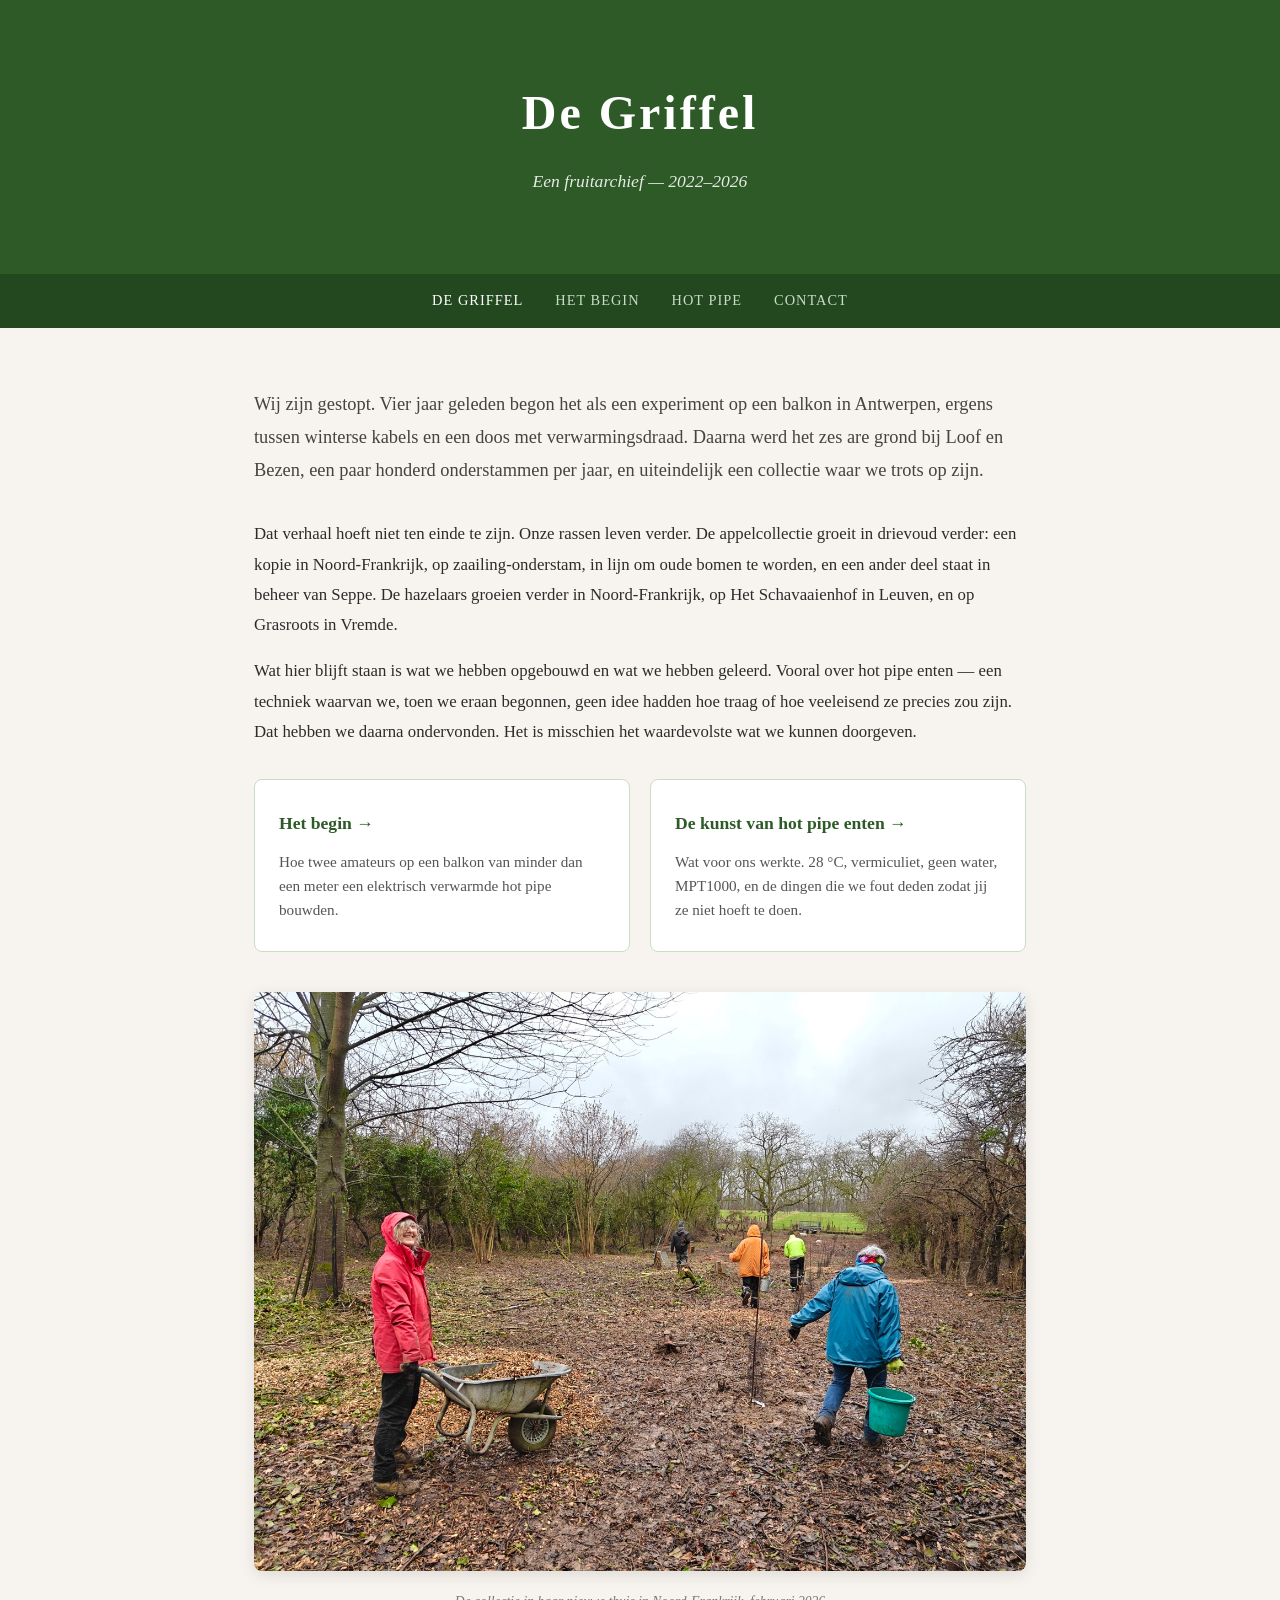
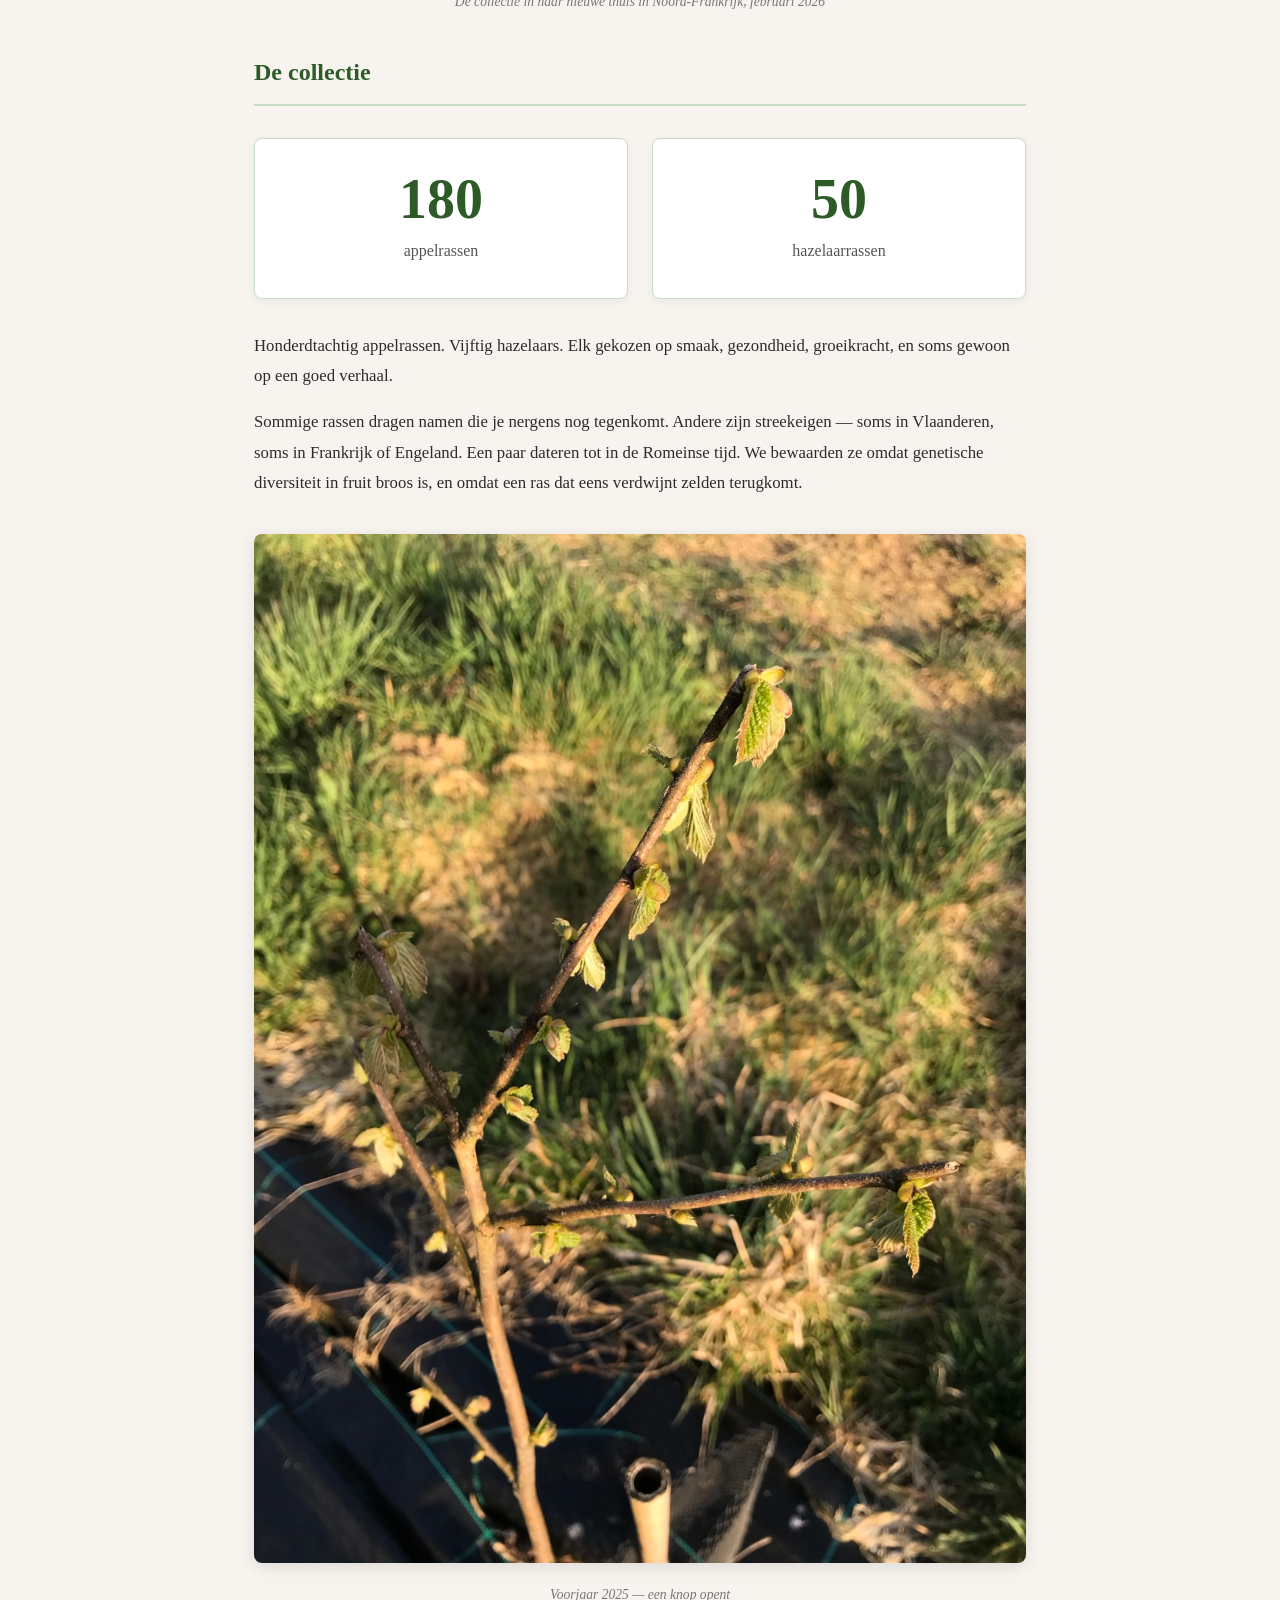
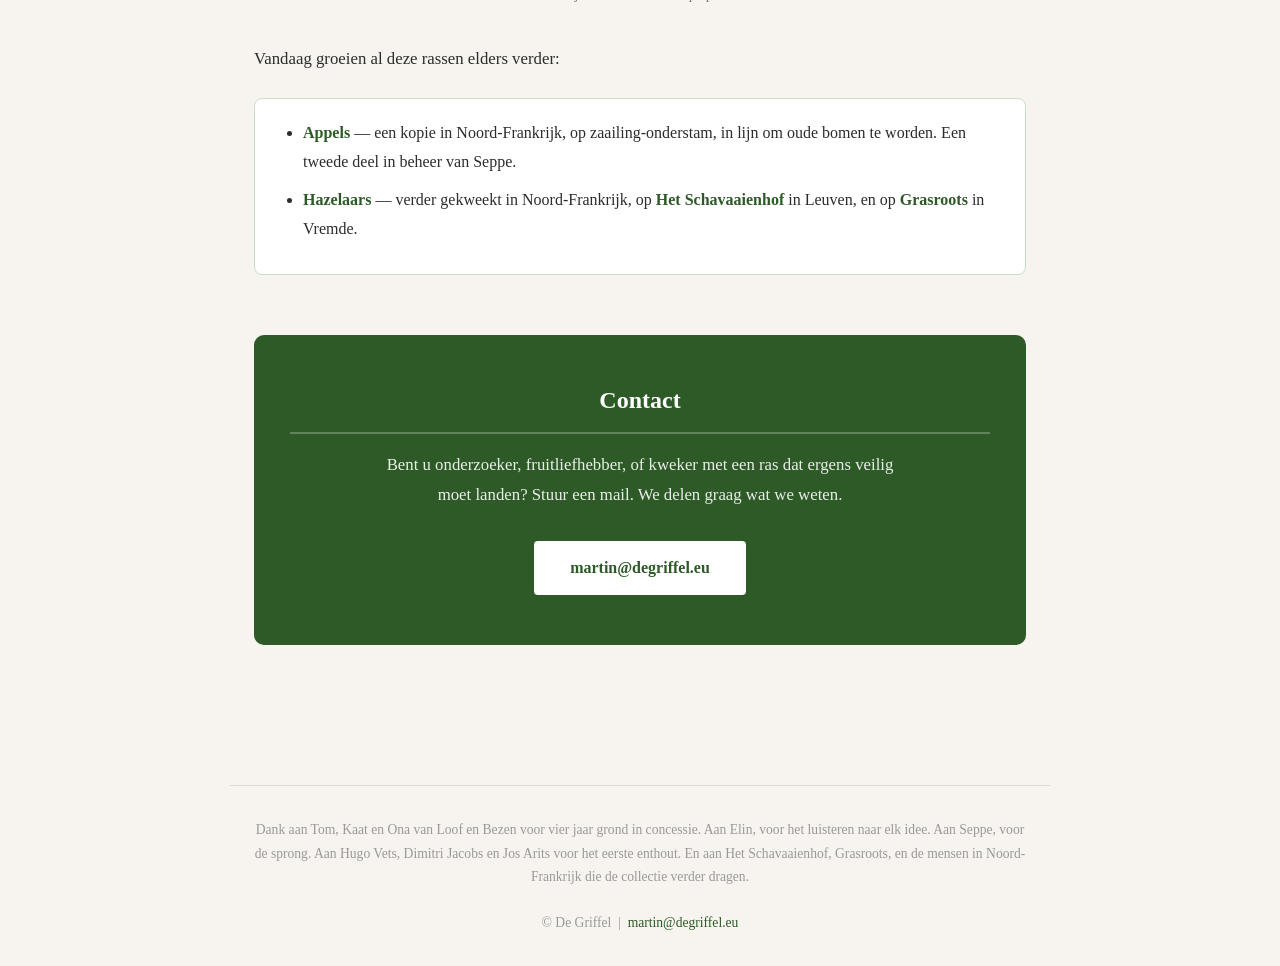
==== commit b7dc8987: "Replace 2023 photos with more recent ones - Homepage hero: collectie in Noord-Frankrijk (Feb 2026) —" ====
--- a/index.html
+++ b/index.html
@@ -48,8 +48,8 @@
   </div>
 
   <figure>
-    <img src="images/aanplant-najaar-2023.jpg" alt="Rijen jonge geënte fruitbomen bij Loof en Bezen, najaar 2023">
-    <figcaption>Eerste najaar van De Griffel, 2023</figcaption>
+    <img src="images/collectie-noord-frankrijk-2026.jpg" alt="Wijde groene weide in Noord-Frankrijk met rijen jonge tree-staken, februari 2026">
+    <figcaption>De collectie in haar nieuwe thuis in Noord-Frankrijk, februari 2026</figcaption>
   </figure>
 
   <section id="collectie">
@@ -75,8 +75,8 @@
     </p>
 
     <figure>
-      <img src="images/jonge-ent.jpg" alt="Close-up van een jonge geënte appelboom met label">
-      <figcaption>Een jonge ent met label</figcaption>
+      <img src="images/knop-voorjaar-2025.jpg" alt="Close-up van een knop die opent in het voorjaar, met jonge groene blaadjes">
+      <figcaption>Voorjaar 2025 — een knop opent</figcaption>
     </figure>
 
     <p>Vandaag groeien al deze rassen elders verder:</p>
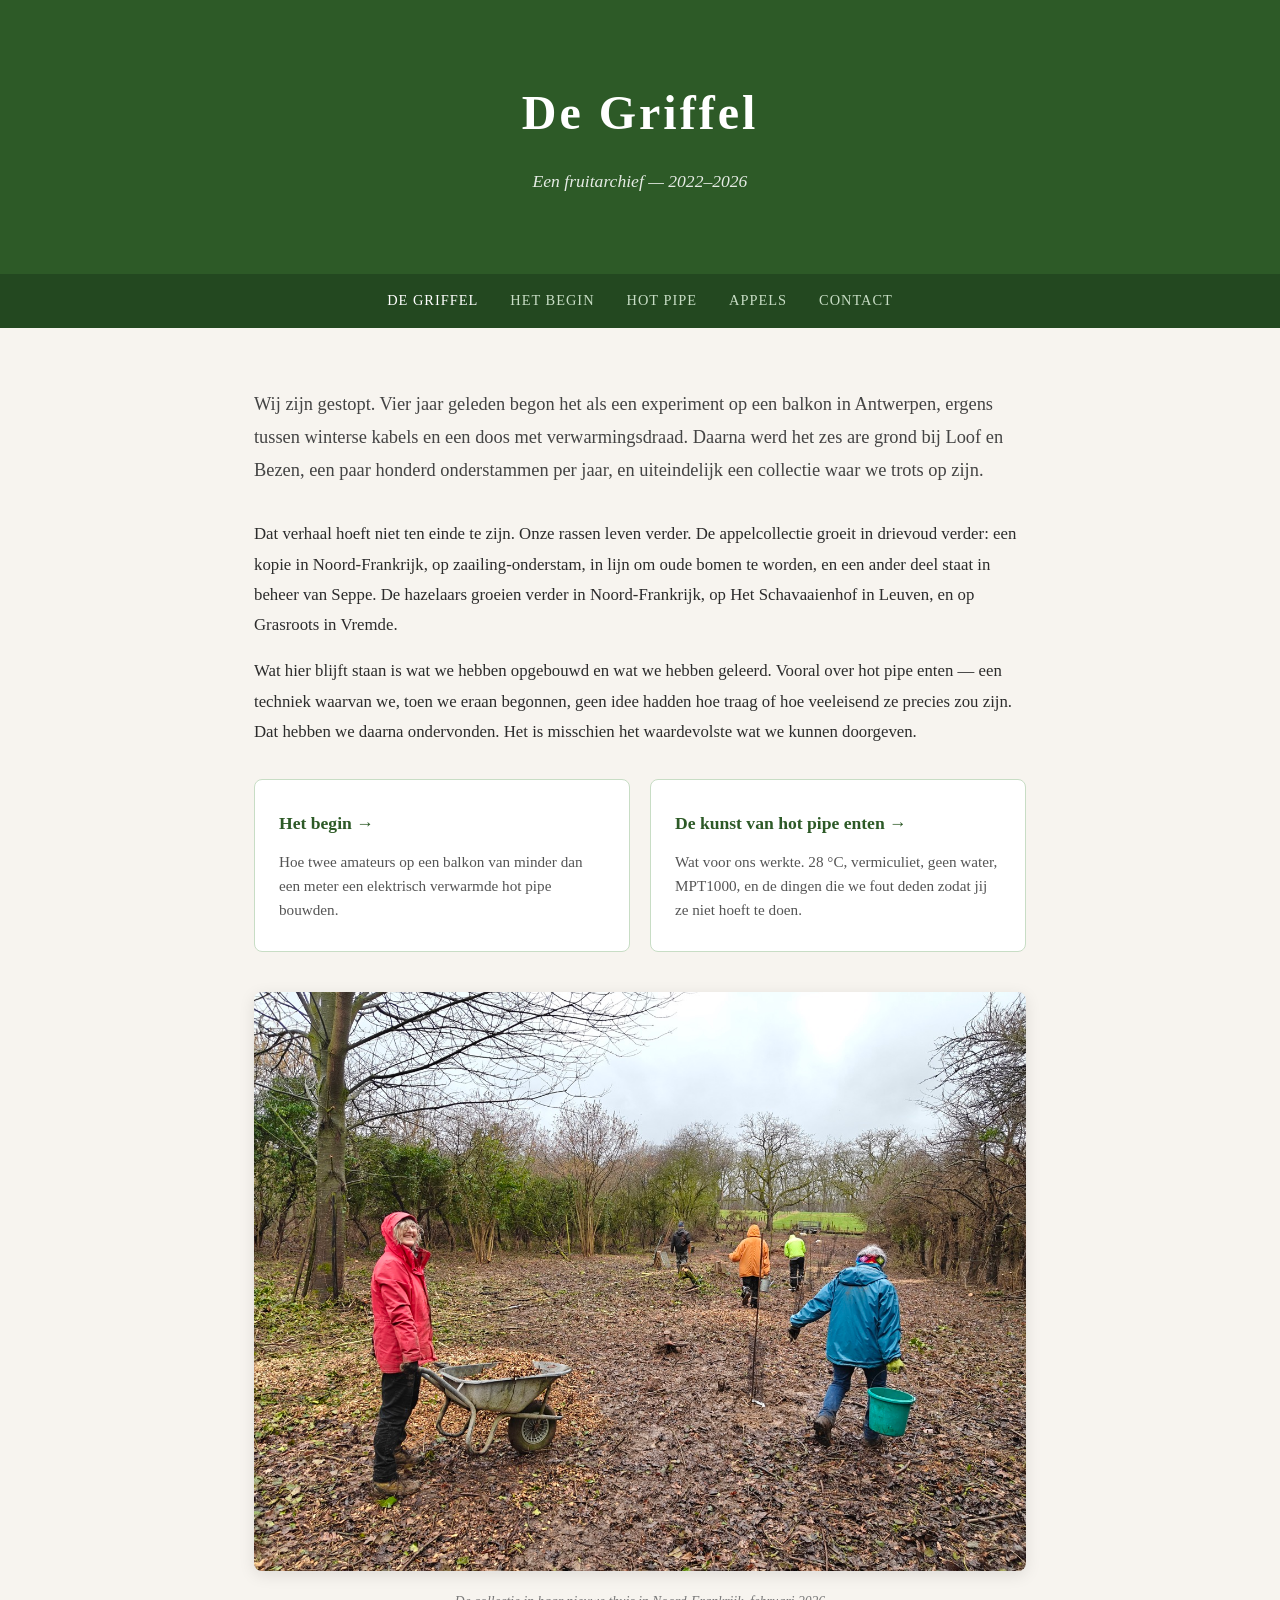
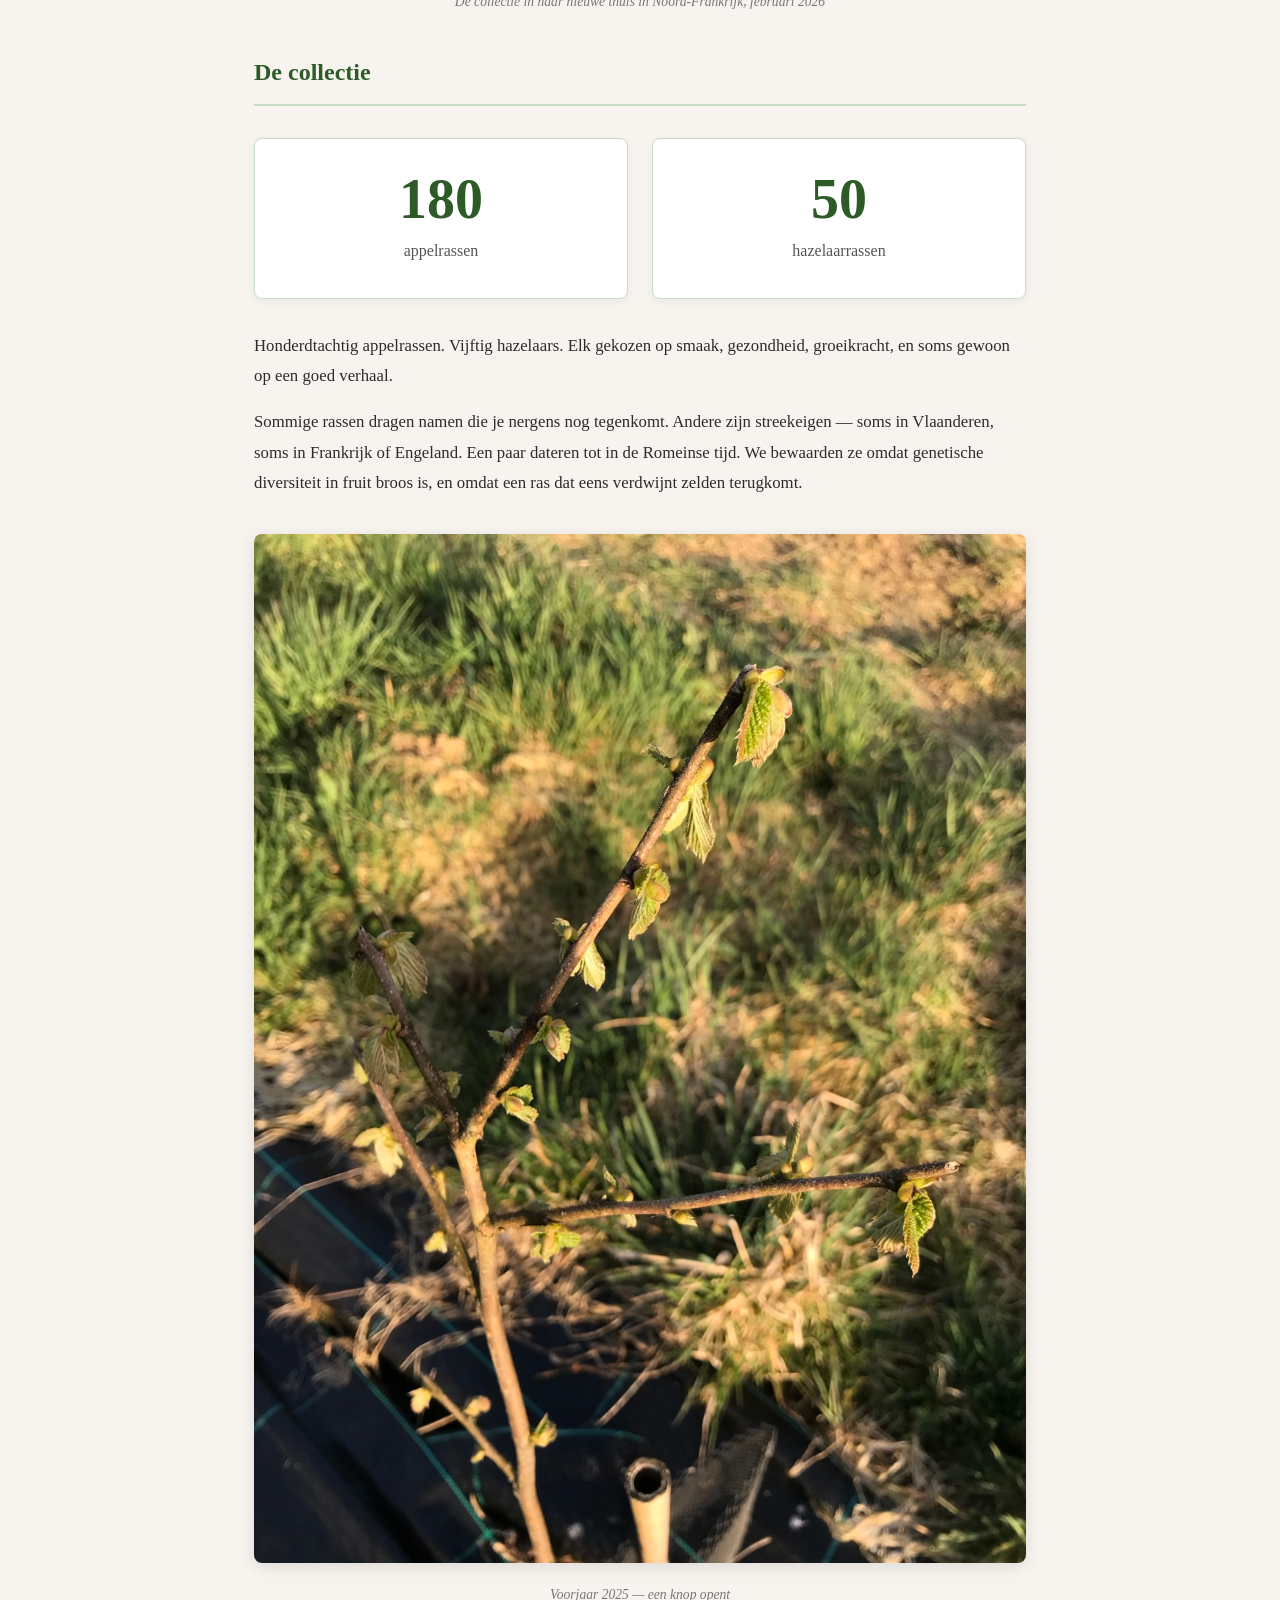
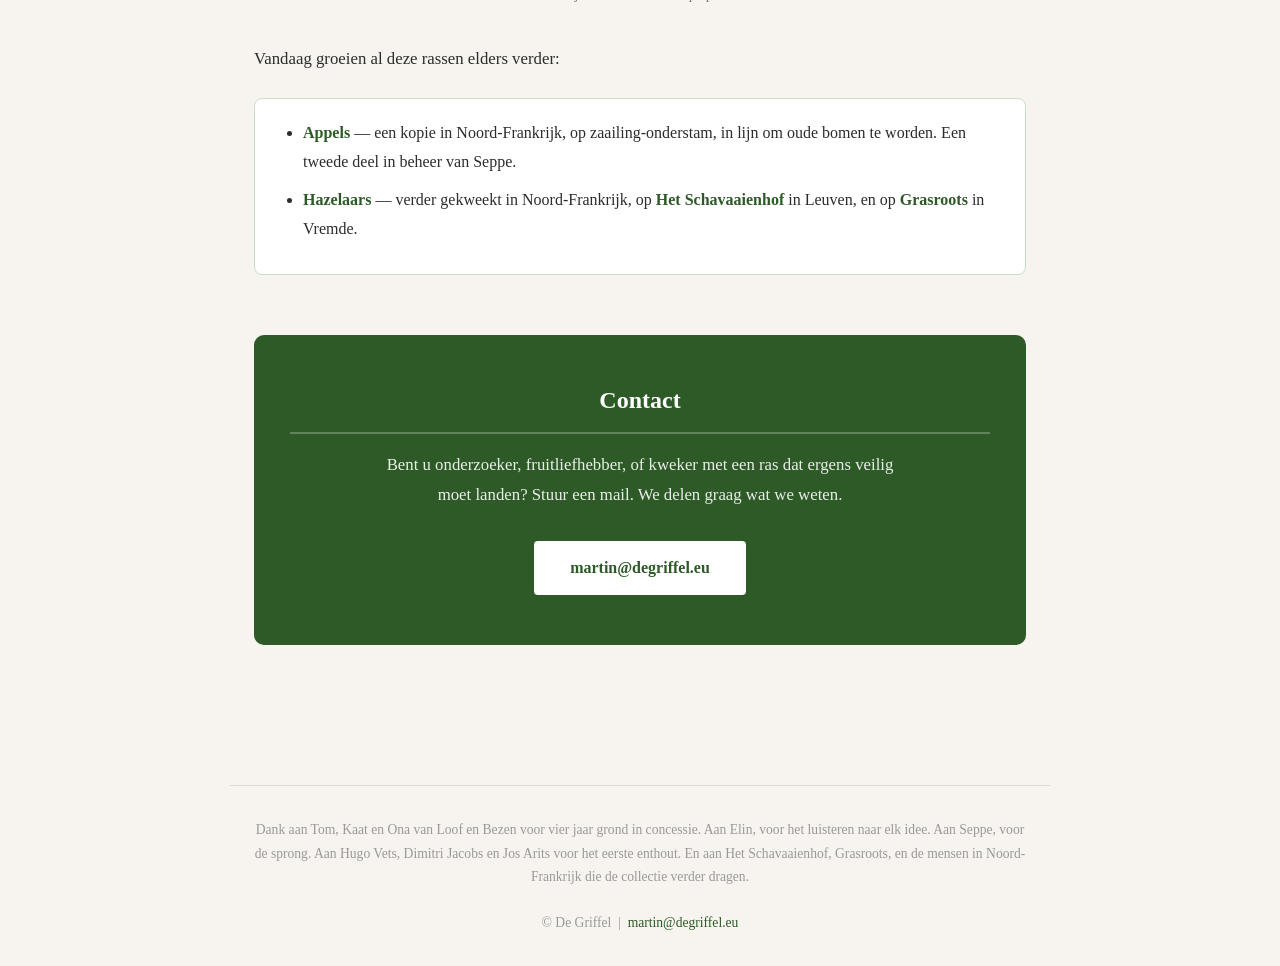
==== commit cbc3cfe4: "Add appels.html — 125 varieties with NFC data - /appels.html with alphabetical grid, sticky A-Z jump" ====
--- a/index.html
+++ b/index.html
@@ -19,6 +19,7 @@
   <a href="/" class="active">De Griffel</a>
   <a href="het-begin.html">Het begin</a>
   <a href="hot-pipe.html">Hot pipe</a>
+  <a href="appels.html">Appels</a>
   <a href="#contact">Contact</a>
 </nav>
 
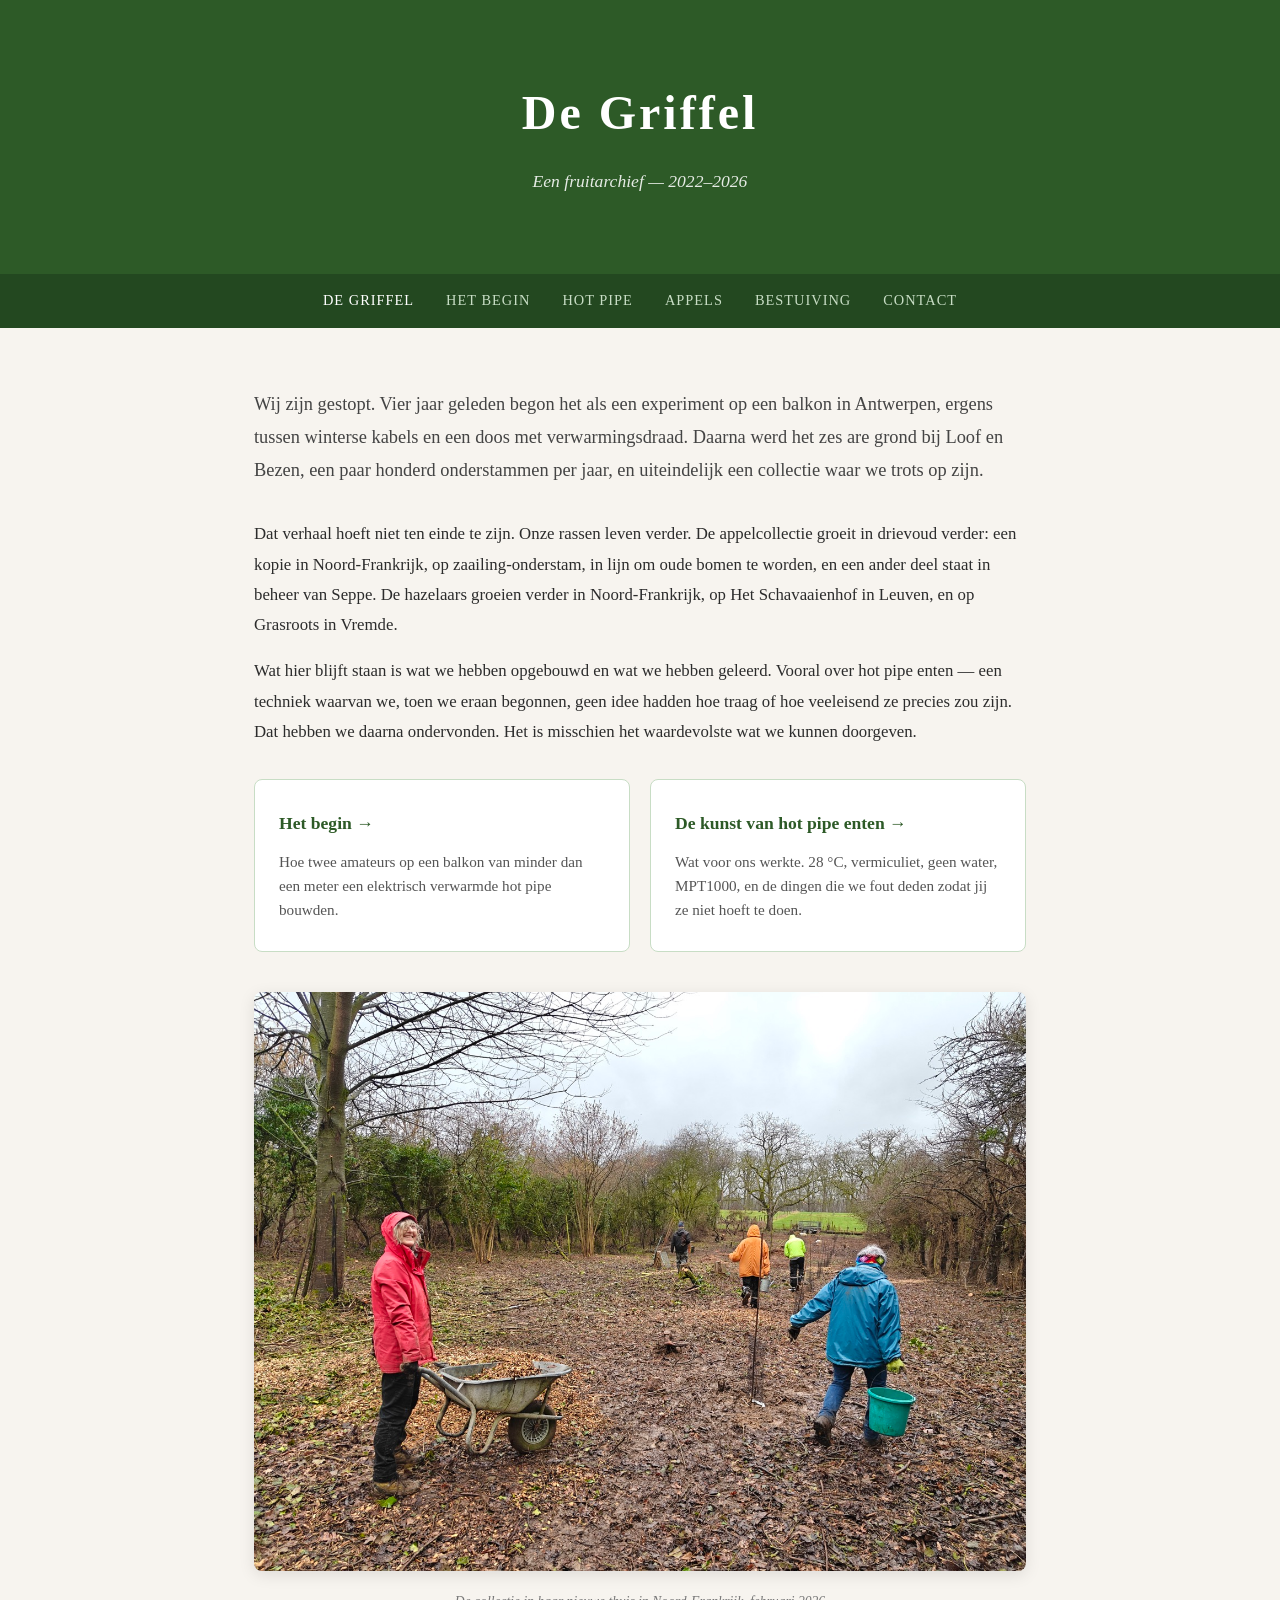
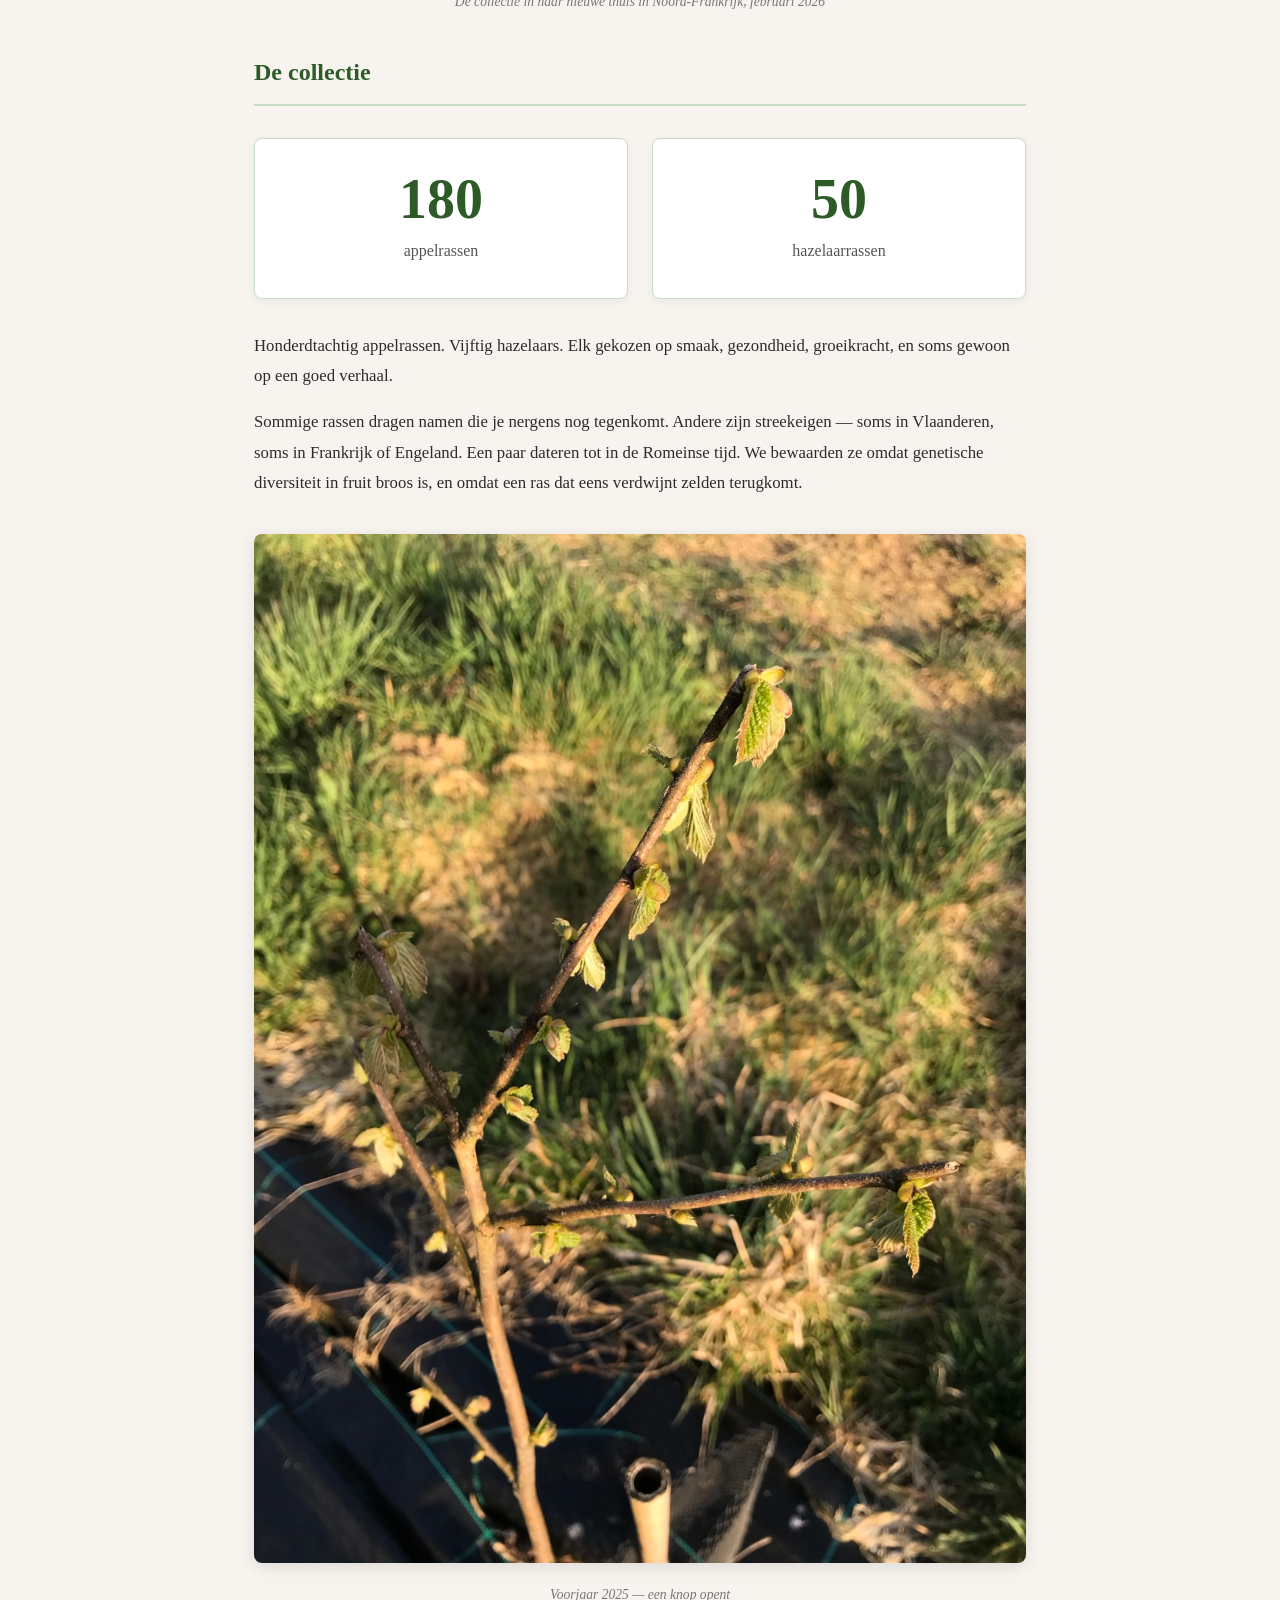
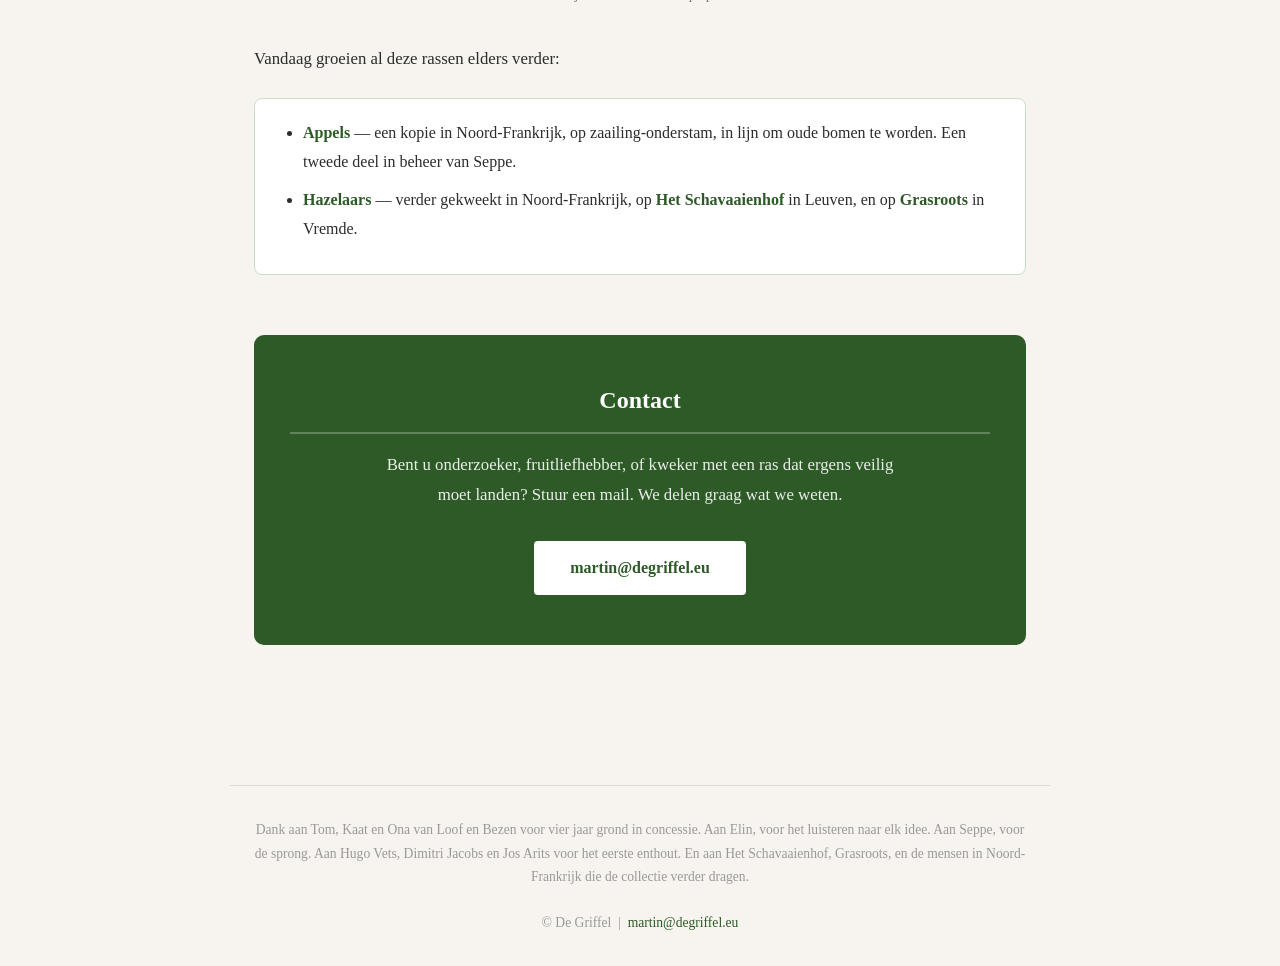
==== commit 8089fa2e: "Add bestuiving.html — interactive pollinator tool Ports the 'Pollunation Tool' tab from Martin's App" ====
--- a/index.html
+++ b/index.html
@@ -20,6 +20,7 @@
   <a href="het-begin.html">Het begin</a>
   <a href="hot-pipe.html">Hot pipe</a>
   <a href="appels.html">Appels</a>
+  <a href="bestuiving.html">Bestuiving</a>
   <a href="#contact">Contact</a>
 </nav>
 
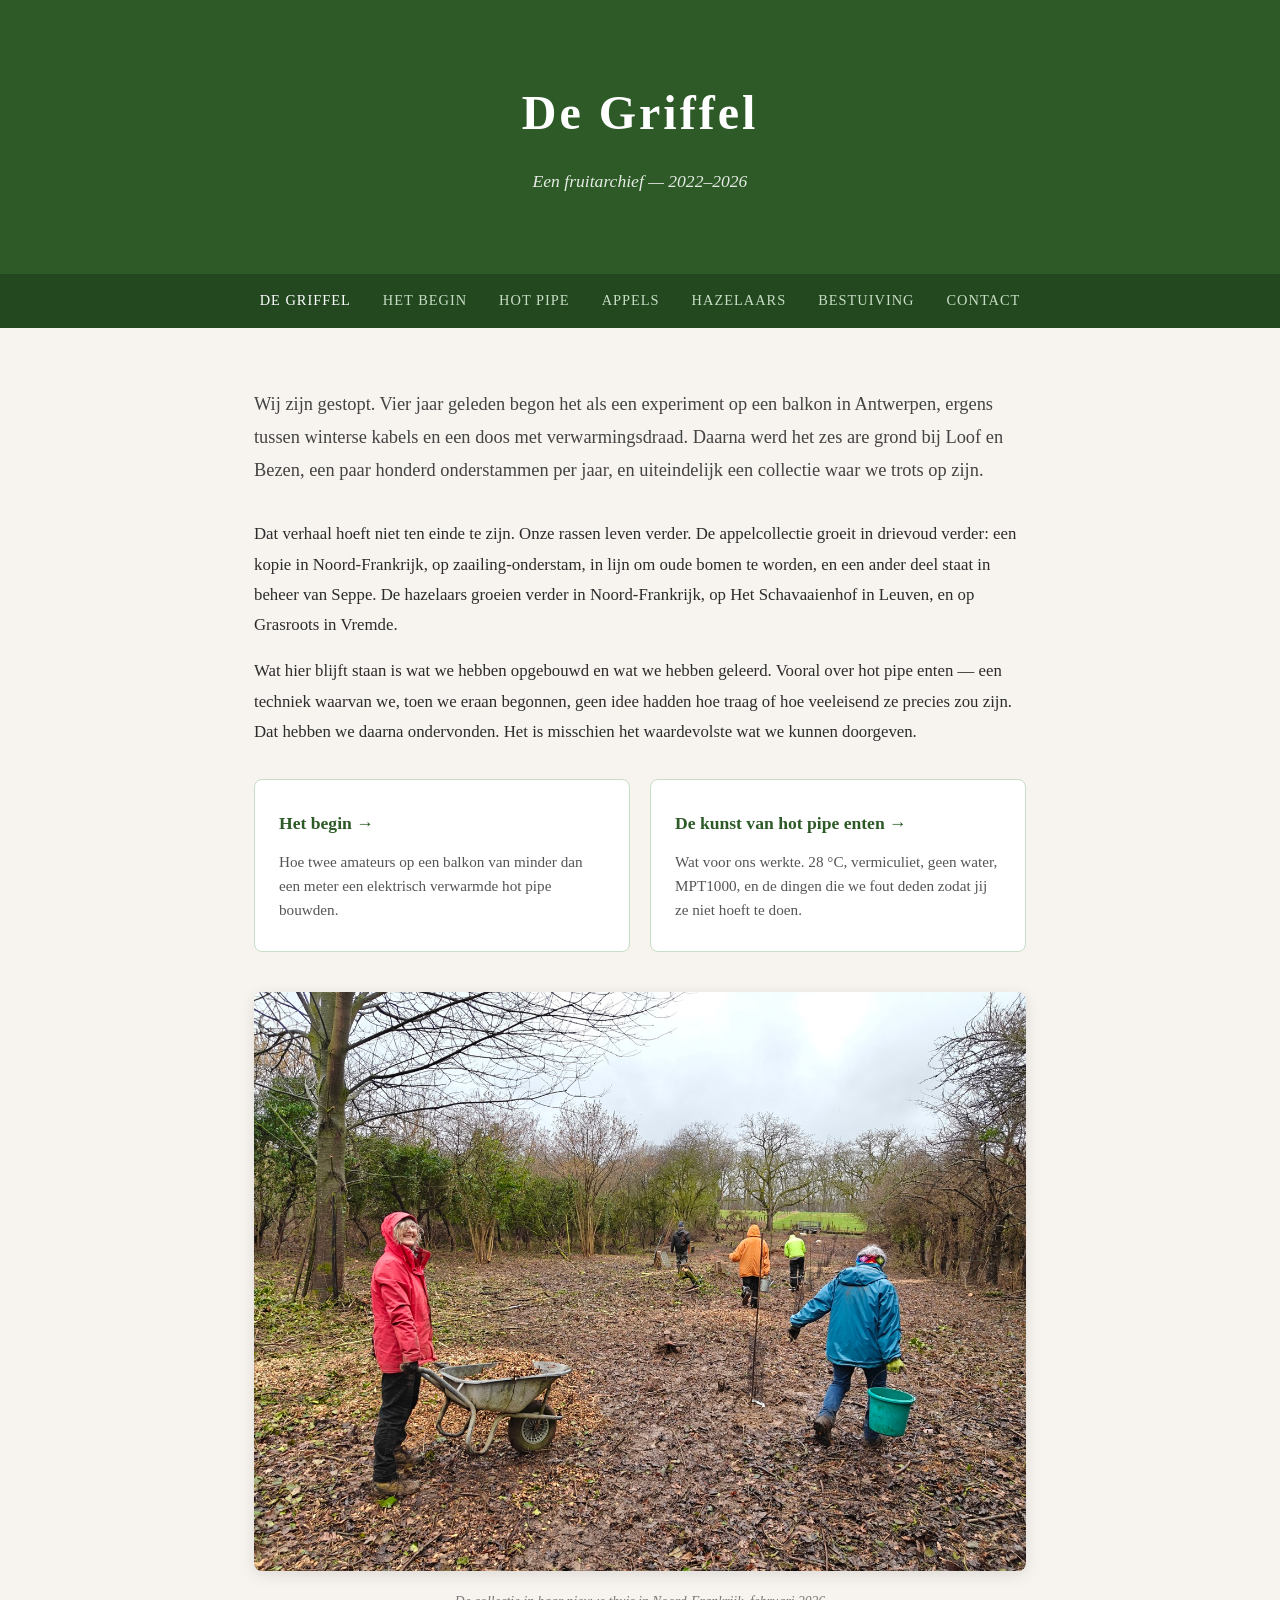
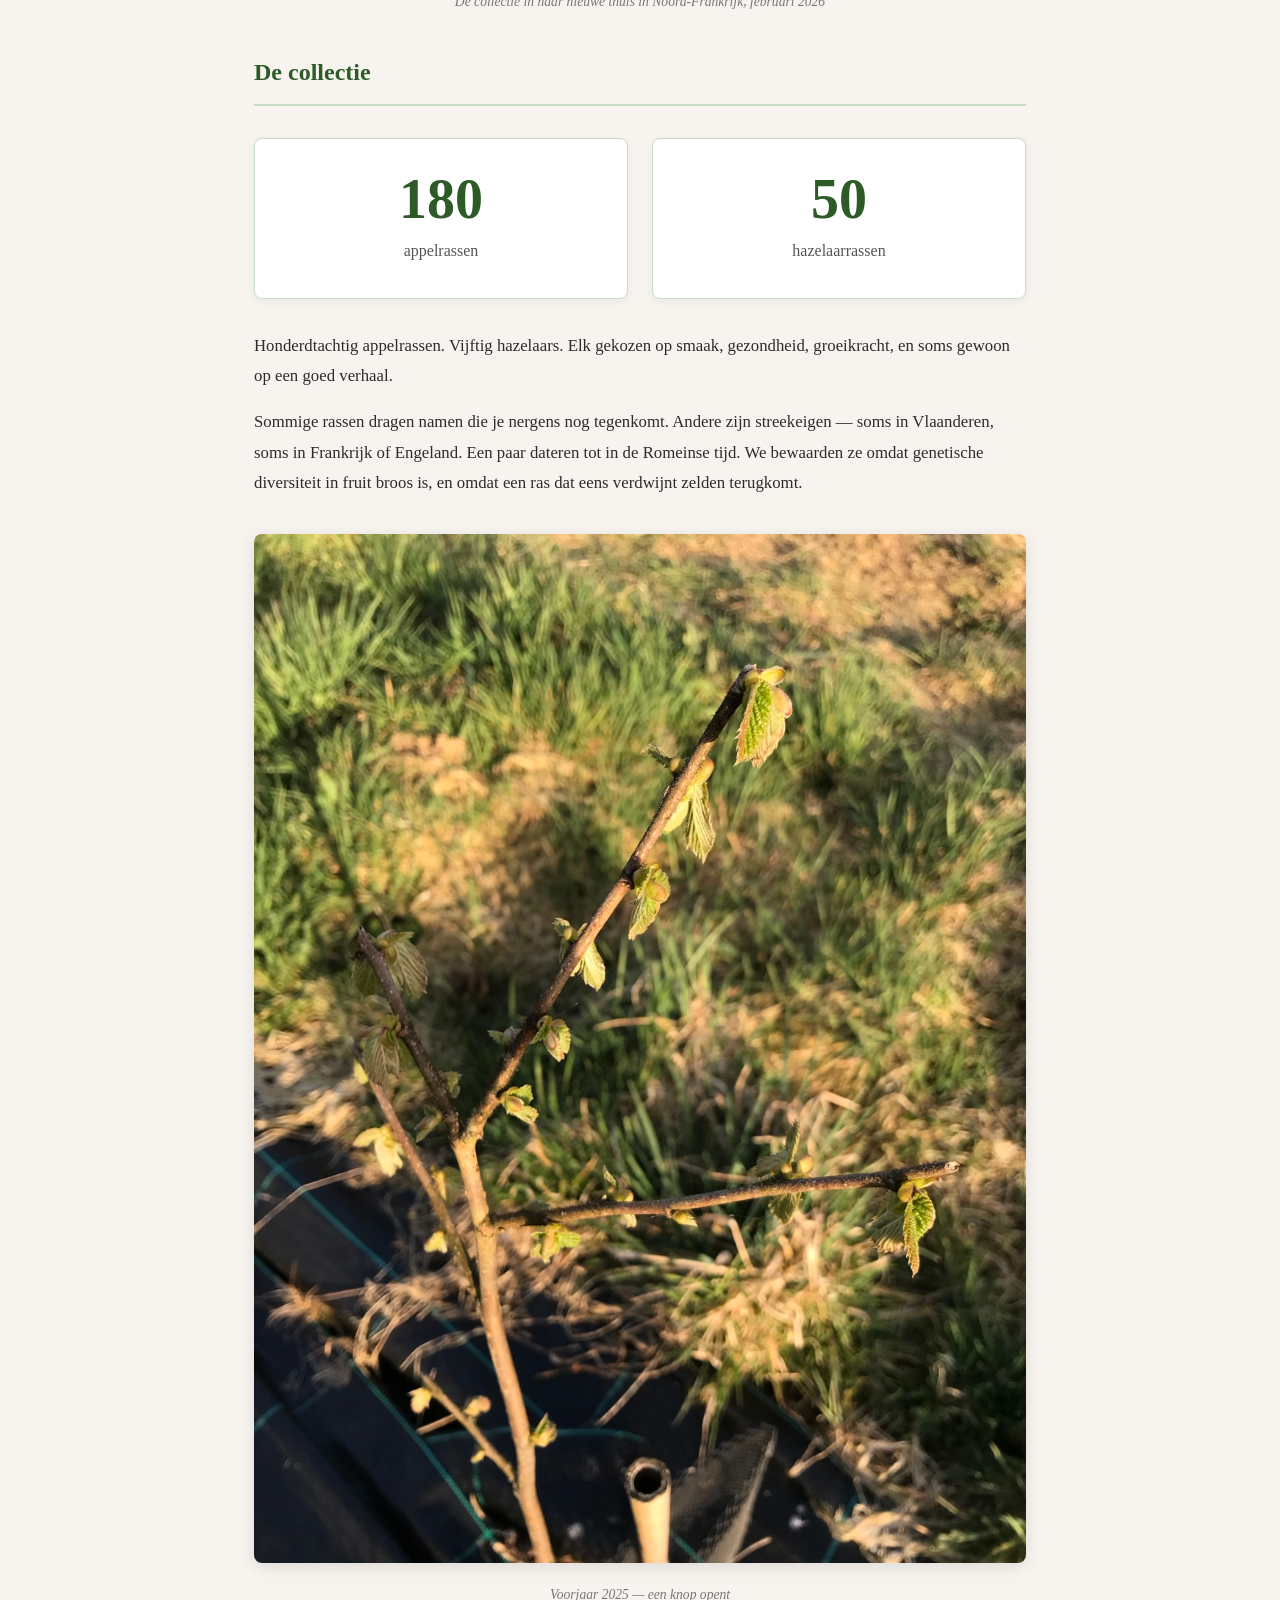
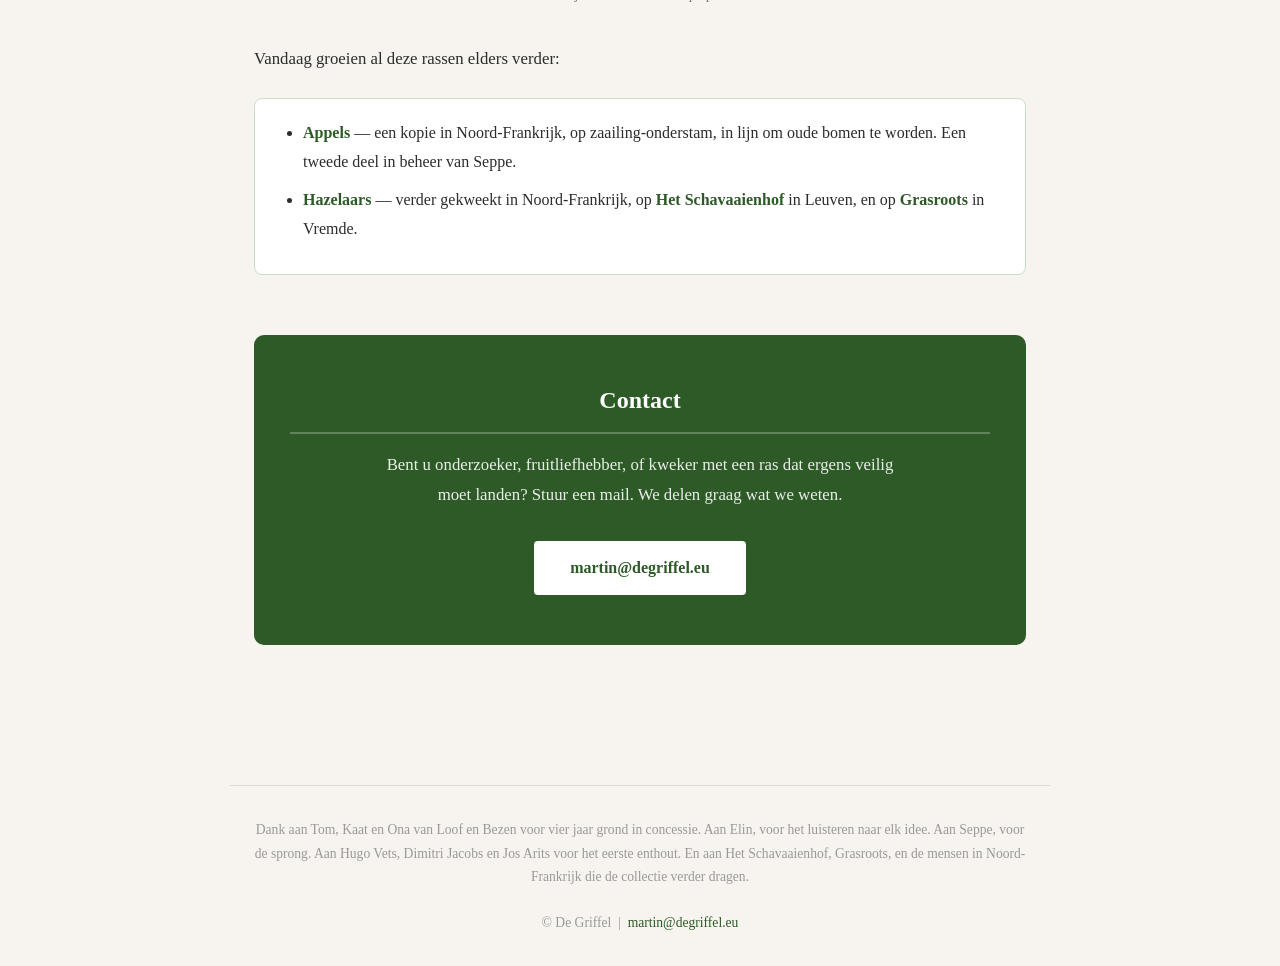
==== commit c905c280: "Add hazelaars.html — 52-variety hazelnut catalog - Page mirrors appels.html: alphabetical grid, A-Z " ====
--- a/index.html
+++ b/index.html
@@ -20,6 +20,7 @@
   <a href="het-begin.html">Het begin</a>
   <a href="hot-pipe.html">Hot pipe</a>
   <a href="appels.html">Appels</a>
+  <a href="hazelaars.html">Hazelaars</a>
   <a href="bestuiving.html">Bestuiving</a>
   <a href="#contact">Contact</a>
 </nav>
